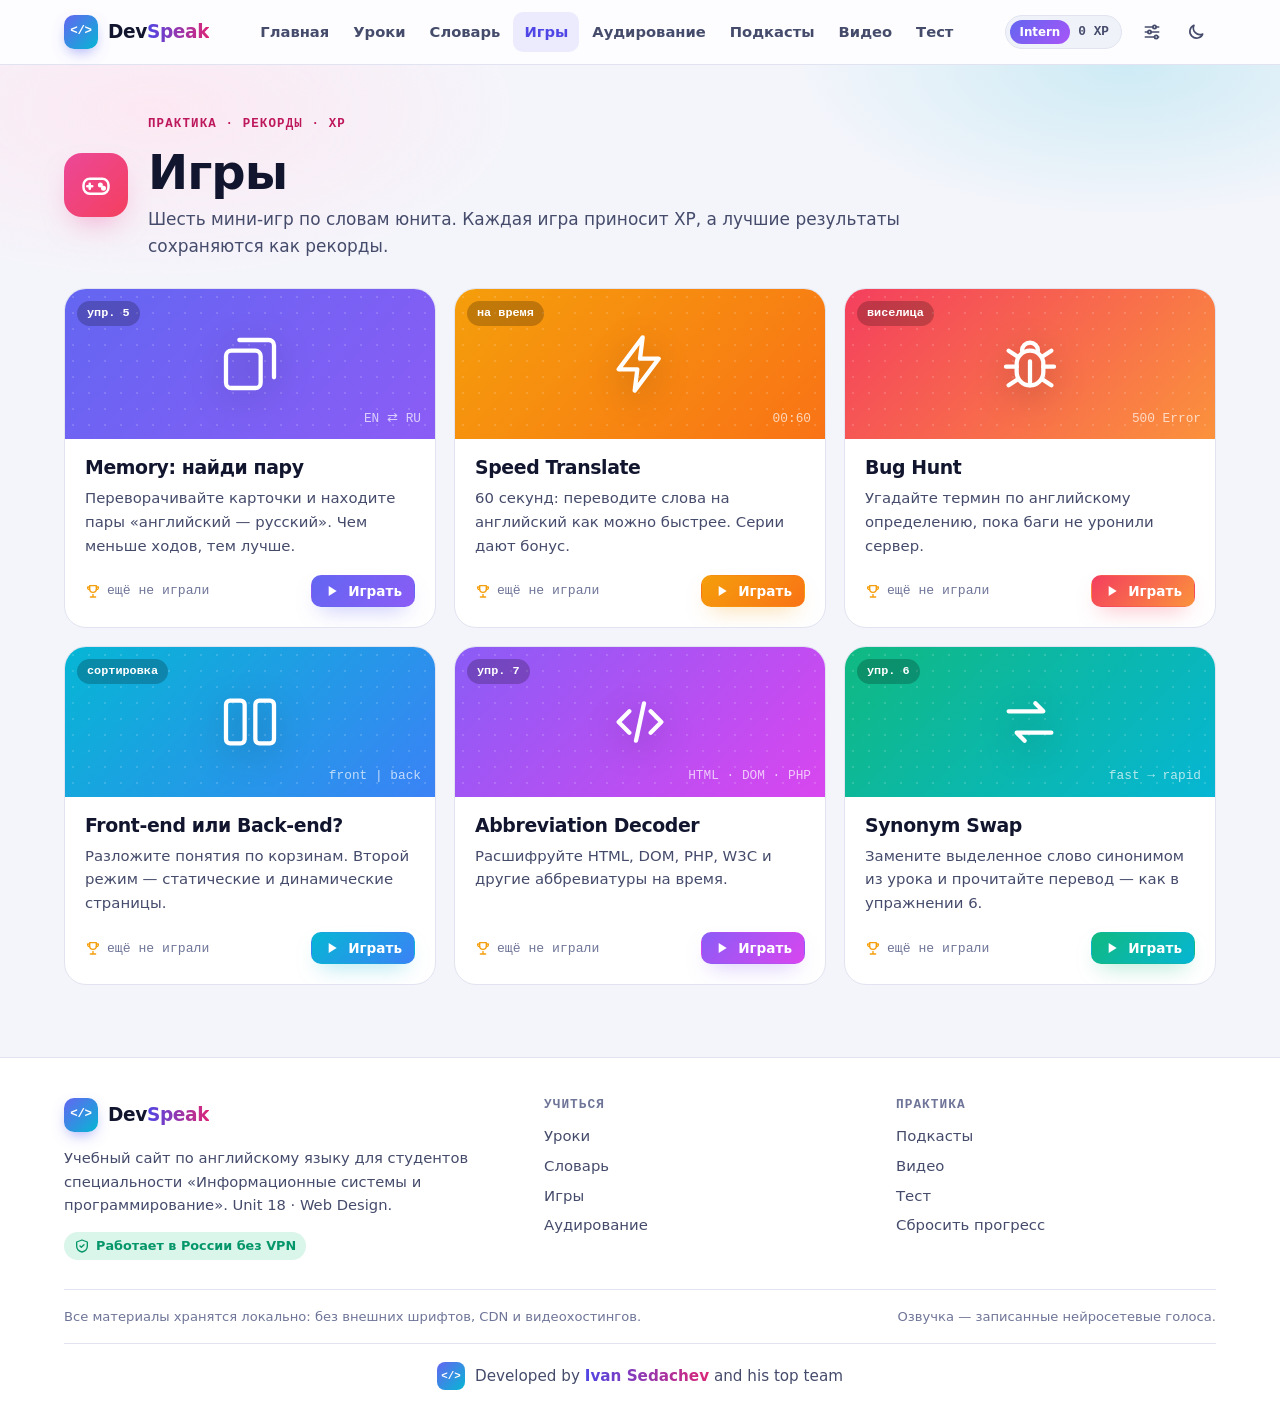
==== games.html @ ff0ae67a "DevSpeak: English for ISIP students — Unit 18 Web Design Static learning site: lessons, vocabulary, " ====
<!doctype html>
<html lang="ru">
<head>
  <meta charset="utf-8">
  <meta name="viewport" content="width=device-width, initial-scale=1">
  <title>Игры · DevSpeak</title>
  <meta name="description" content="Игры для запоминания слов Unit 18 Web Design: Memory, Speed Translate, Bug Hunt, сортировка, аббревиатуры и синонимы.">
  <meta name="theme-color" content="#db2777">
  <link rel="icon" href="assets/img/favicon.svg" type="image/svg+xml">
  <link rel="stylesheet" href="assets/css/style.css">
  <script>try{var t=localStorage.getItem('devspeak:theme');if(t)document.documentElement.dataset.theme=t}catch(e){}</script>
</head>
<body data-page="games" class="ac-pink">
  <div id="site-header"></div>

  <main id="main">
    <section class="page-hero" id="games-hero">
      <div class="container page-hero-inner">
        <div class="page-icon"><i data-icon="gamepad"></i></div>
        <div>
          <span class="eyebrow">Практика · рекорды · XP</span>
          <h1>Игры</h1>
          <p class="lead">Шесть мини-игр по словам юнита. Каждая игра приносит XP, а лучшие результаты сохраняются как рекорды.</p>
        </div>
      </div>
    </section>

    <section class="container" id="games-root"></section>
  </main>

  <div id="site-footer"></div>

  <script src="assets/js/data/vocab.js"></script>
  <script src="assets/js/data/practice.js"></script>
  <script src="assets/js/data/audio.js"></script>
  <script src="assets/js/core.js"></script>
  <script src="assets/js/pages/games.js"></script>
</body>
</html>
---- assets/css/style.css ----
/* =========================================================
   DevSpeak — English for ISIP students (Unit 18: Web Design)
   Pure CSS. No external fonts, frameworks or CDNs.
   ========================================================= */

/* ---------- Tokens ---------- */
:root {
  --font: "Segoe UI Variable Text", "Segoe UI", system-ui, -apple-system, Roboto, "Helvetica Neue", Arial, sans-serif;
  --font-display: "Segoe UI Variable Display", "Segoe UI", system-ui, -apple-system, Roboto, "Helvetica Neue", Arial, sans-serif;
  --mono: "Cascadia Code", "JetBrains Mono", "Fira Code", Consolas, "SFMono-Regular", Menlo, monospace;
  --radius-sm: 10px;
  --radius: 16px;
  --radius-lg: 22px;
  --container: 1200px;
  --header-h: 64px;

  color-scheme: light;
  --bg: #f4f5fb;
  --surface: #ffffff;
  --surface-2: #f0f2f9;
  --surface-3: #e5e8f3;
  --text: #11152e;
  --text-2: #454b6b;
  --muted: #6f7598;
  --border: #e1e4f0;
  --border-2: #cdd2e5;
  --primary: #4f46e5;
  --primary-strong: #4f46e5;
  --primary-soft: #ecebfd;
  --grid-dot: rgba(17, 21, 46, .11);
  --glass: rgba(255, 255, 255, .78);

  --indigo: #4f46e5;  --indigo-soft: #ecebfd;
  --cyan: #0e7490;    --cyan-soft: #dcf4f9;
  --pink: #be185d;    --pink-soft: #fce8f2;
  --orange: #b45309;  --orange-soft: #fdf0dc;
  --violet: #7c3aed;  --violet-soft: #f1eafe;
  --rose: #e11d48;    --rose-soft: #fde8ec;
  --green: #047857;   --green-soft: #dcf4ea;
  --danger: #dc2626;  --danger-soft: #fde7e7;
  --success: #059669; --success-soft: #daf5ea;

  --shadow-sm: 0 1px 2px rgba(17, 21, 46, .06);
  --shadow: 0 1px 2px rgba(17, 21, 46, .05), 0 8px 24px -8px rgba(17, 21, 46, .14);
  --shadow-lg: 0 2px 6px rgba(17, 21, 46, .05), 0 28px 60px -18px rgba(17, 21, 46, .28);

  --hero-glow-1: rgba(99, 102, 241, .20);
  --hero-glow-2: rgba(6, 182, 212, .16);
  --hero-glow-3: rgba(236, 72, 153, .12);
  --brand-grad: linear-gradient(90deg, #4f46e5, #db2777);

  /* code surfaces are always dark */
  --code-bg: #0e1124;
  --code-bar: #161a33;
  --code-text: #e2e6f5;
  --code-muted: #6c7396;
  --tk-tag: #7dd3fc;
  --tk-attr: #c4b5fd;
  --tk-str: #86efac;
  --tk-com: #6c7396;
  --tk-kw: #f9a8d4;
  --tk-var: #fcd34d;
  --tk-num: #fdba74;
  --tk-prop: #67e8f9;
}

@media (prefers-color-scheme: dark) {
  :root:not([data-theme="light"]) {
    color-scheme: dark;
    --bg: #090c1a;
    --surface: #11152a;
    --surface-2: #171c35;
    --surface-3: #212747;
    --text: #eceefb;
    --text-2: #b3b9d8;
    --muted: #8087ab;
    --border: #232948;
    --border-2: #333a63;
    --primary: #a5a0ff;
    --primary-strong: #5b52f0;
    --primary-soft: rgba(129, 120, 255, .16);
    --grid-dot: rgba(255, 255, 255, .07);
    --glass: rgba(9, 12, 26, .78);
    --indigo: #a5a0ff;  --indigo-soft: rgba(129, 120, 255, .16);
    --cyan: #5ee0f5;    --cyan-soft: rgba(34, 211, 238, .13);
    --pink: #f78cc4;    --pink-soft: rgba(244, 114, 182, .14);
    --orange: #fbbf5c;  --orange-soft: rgba(251, 191, 36, .13);
    --violet: #c4a8ff;  --violet-soft: rgba(167, 139, 250, .15);
    --rose: #fb7f96;    --rose-soft: rgba(251, 113, 133, .14);
    --green: #4ade9c;   --green-soft: rgba(52, 211, 153, .13);
    --danger: #f87171;  --danger-soft: rgba(248, 113, 113, .15);
    --success: #34d399; --success-soft: rgba(52, 211, 153, .15);
    --shadow-sm: 0 1px 2px rgba(0, 0, 0, .4);
    --shadow: 0 1px 2px rgba(0, 0, 0, .3), 0 10px 30px -10px rgba(0, 0, 0, .6);
    --shadow-lg: 0 30px 60px -20px rgba(0, 0, 0, .75);
    --hero-glow-1: rgba(99, 102, 241, .30);
    --hero-glow-2: rgba(6, 182, 212, .16);
    --hero-glow-3: rgba(236, 72, 153, .15);
    --brand-grad: linear-gradient(90deg, #a5a0ff, #f78cc4);
  }
}

:root[data-theme="dark"] {
  color-scheme: dark;
  --bg: #090c1a;
  --surface: #11152a;
  --surface-2: #171c35;
  --surface-3: #212747;
  --text: #eceefb;
  --text-2: #b3b9d8;
  --muted: #8087ab;
  --border: #232948;
  --border-2: #333a63;
  --primary: #a5a0ff;
  --primary-strong: #5b52f0;
  --primary-soft: rgba(129, 120, 255, .16);
  --grid-dot: rgba(255, 255, 255, .07);
  --glass: rgba(9, 12, 26, .78);
  --indigo: #a5a0ff;  --indigo-soft: rgba(129, 120, 255, .16);
  --cyan: #5ee0f5;    --cyan-soft: rgba(34, 211, 238, .13);
  --pink: #f78cc4;    --pink-soft: rgba(244, 114, 182, .14);
  --orange: #fbbf5c;  --orange-soft: rgba(251, 191, 36, .13);
  --violet: #c4a8ff;  --violet-soft: rgba(167, 139, 250, .15);
  --rose: #fb7f96;    --rose-soft: rgba(251, 113, 133, .14);
  --green: #4ade9c;   --green-soft: rgba(52, 211, 153, .13);
  --danger: #f87171;  --danger-soft: rgba(248, 113, 113, .15);
  --success: #34d399; --success-soft: rgba(52, 211, 153, .15);
  --shadow-sm: 0 1px 2px rgba(0, 0, 0, .4);
  --shadow: 0 1px 2px rgba(0, 0, 0, .3), 0 10px 30px -10px rgba(0, 0, 0, .6);
  --shadow-lg: 0 30px 60px -20px rgba(0, 0, 0, .75);
  --hero-glow-1: rgba(99, 102, 241, .30);
  --hero-glow-2: rgba(6, 182, 212, .16);
  --hero-glow-3: rgba(236, 72, 153, .15);
  --brand-grad: linear-gradient(90deg, #a5a0ff, #f78cc4);
}

/* Module accents */
.ac-indigo { --accent: var(--indigo); --accent-soft: var(--indigo-soft); --accent-grad: linear-gradient(135deg, #6366f1, #8b5cf6); --accent-shadow: rgba(99, 102, 241, .55); }
.ac-cyan   { --accent: var(--cyan);   --accent-soft: var(--cyan-soft);   --accent-grad: linear-gradient(135deg, #06b6d4, #3b82f6); --accent-shadow: rgba(6, 182, 212, .5); }
.ac-pink   { --accent: var(--pink);   --accent-soft: var(--pink-soft);   --accent-grad: linear-gradient(135deg, #ec4899, #f43f5e); --accent-shadow: rgba(236, 72, 153, .5); }
.ac-orange { --accent: var(--orange); --accent-soft: var(--orange-soft); --accent-grad: linear-gradient(135deg, #f59e0b, #f97316); --accent-shadow: rgba(245, 158, 11, .5); }
.ac-violet { --accent: var(--violet); --accent-soft: var(--violet-soft); --accent-grad: linear-gradient(135deg, #8b5cf6, #d946ef); --accent-shadow: rgba(139, 92, 246, .5); }
.ac-rose   { --accent: var(--rose);   --accent-soft: var(--rose-soft);   --accent-grad: linear-gradient(135deg, #f43f5e, #fb923c); --accent-shadow: rgba(244, 63, 94, .5); }
.ac-green  { --accent: var(--green);  --accent-soft: var(--green-soft);  --accent-grad: linear-gradient(135deg, #10b981, #06b6d4); --accent-shadow: rgba(16, 185, 129, .5); }

/* ---------- Base ---------- */
*, *::before, *::after { box-sizing: border-box; }
html { -webkit-text-size-adjust: 100%; scroll-padding-top: calc(var(--header-h) + 16px); }
body {
  margin: 0;
  min-height: 100vh;
  display: flex;
  flex-direction: column;
  font-family: var(--font);
  font-size: 16px;
  line-height: 1.6;
  color: var(--text);
  background: var(--bg);
  -webkit-font-smoothing: antialiased;
  overflow-x: hidden;
}
main { flex: 1; }
img, svg { display: block; max-width: 100%; }
a { color: inherit; text-decoration: none; }
button, input, select, textarea { font: inherit; color: inherit; }
button { cursor: pointer; }
h1, h2, h3, h4 { font-family: var(--font-display); line-height: 1.15; letter-spacing: -0.02em; margin: 0 0 .5em; color: var(--text); }
h1 { font-size: clamp(2rem, 4.2vw, 3rem); font-weight: 800; }
h2 { font-size: clamp(1.5rem, 2.6vw, 2.05rem); font-weight: 750; }
h3 { font-size: 1.18rem; font-weight: 700; }
p { margin: 0 0 1em; }
::selection { background: rgba(99, 102, 241, .25); }
:focus-visible { outline: 3px solid var(--primary); outline-offset: 2px; }
[hidden] { display: none !important; }
.container { width: 100%; max-width: var(--container); margin: 0 auto; padding: 0 24px; }
@media (max-width: 600px) { .container { padding: 0 16px; } }
.sr-only { position: absolute; width: 1px; height: 1px; padding: 0; margin: -1px; overflow: hidden; clip: rect(0 0 0 0); white-space: nowrap; border: 0; }
.muted { color: var(--muted); }
.mono { font-family: var(--mono); }
.mono, .cw-body, .sc-codewin pre, code, pre { font-variant-ligatures: none; font-feature-settings: "calt" 0, "liga" 0; }
.i { width: 1.25em; height: 1.25em; fill: none; stroke: currentColor; stroke-width: 2; stroke-linecap: round; stroke-linejoin: round; flex: none; }
.stack { display: flex; flex-direction: column; gap: 16px; }
.row { display: flex; align-items: center; gap: 12px; flex-wrap: wrap; }
.spacer { flex: 1; }
.center { text-align: center; }

/* ---------- Header ---------- */
.site-header {
  position: sticky; top: 0; z-index: 50;
  background: var(--glass);
  backdrop-filter: saturate(170%) blur(14px);
  -webkit-backdrop-filter: saturate(170%) blur(14px);
  border-bottom: 1px solid var(--border);
}
.header-inner { height: var(--header-h); display: flex; align-items: center; gap: 16px; }
.brand { display: inline-flex; align-items: center; gap: 10px; font-family: var(--font-display); font-weight: 800; font-size: 1.16rem; letter-spacing: -0.02em; flex: none; }
.brand-mark {
  width: 34px; height: 34px; border-radius: 10px; display: grid; place-items: center;
  background: linear-gradient(135deg, #6366f1, #06b6d4); color: #fff;
  font-family: var(--mono); font-size: .78rem; font-weight: 700;
  box-shadow: 0 6px 16px -6px rgba(99, 102, 241, .8);
}
.brand-name b { background: var(--brand-grad); -webkit-background-clip: text; background-clip: text; color: transparent; }
.nav { flex: 1; display: flex; align-items: center; justify-content: center; gap: 2px; }
.nav a {
  display: inline-flex; align-items: center; gap: 10px;
  padding: 8px 11px; border-radius: 10px;
  font-size: .92rem; font-weight: 600; color: var(--text-2); white-space: nowrap;
  transition: background .15s, color .15s;
}
.nav a .i { display: none; width: 20px; height: 20px; }
.nav a:hover { background: var(--surface-2); color: var(--text); }
.nav a.is-active { color: var(--primary); background: var(--primary-soft); }
.header-actions { position: relative; display: flex; align-items: center; gap: 4px; flex: none; }
.icon-btn {
  width: 40px; height: 40px; display: inline-grid; place-items: center; border-radius: 11px;
  border: 1px solid transparent; background: transparent; color: var(--text-2); transition: .15s;
}
.icon-btn:hover { background: var(--surface-2); color: var(--text); }
.icon-btn .i { width: 20px; height: 20px; }
.icon-btn.sm { width: 32px; height: 32px; border-radius: 9px; }
.icon-btn.sm .i { width: 17px; height: 17px; }
.menu-btn { display: none; }
.xp-chip {
  display: inline-flex; align-items: center; gap: 8px; padding: 4px 12px 4px 4px; margin-right: 6px;
  border-radius: 999px; background: var(--surface-2); border: 1px solid var(--border);
  font-size: .8rem; font-weight: 650; white-space: nowrap;
}
.xp-lvl { padding: 3px 10px; border-radius: 999px; background: linear-gradient(135deg, #6366f1, #a855f7); color: #fff; font-size: .74rem; }
.xp-num { font-family: var(--mono); color: var(--text-2); }
@media (max-width: 1080px) {
  .menu-btn { display: inline-grid; }
  .nav {
    position: absolute; top: var(--header-h); left: 0; right: 0;
    display: none; flex-direction: column; align-items: stretch; gap: 2px;
    padding: 10px 16px 18px; background: var(--surface);
    border-bottom: 1px solid var(--border); box-shadow: var(--shadow-lg);
    max-height: calc(100vh - var(--header-h)); overflow-y: auto;
  }
  .site-header.nav-open .nav { display: flex; }
  .nav a { padding: 12px 14px; font-size: 1rem; }
  .nav a .i { display: block; }
  .header-actions { margin-left: auto; }
}
@media (max-width: 480px) {
  .xp-num { display: none; }
  .xp-chip { padding-right: 4px; margin-right: 0; }
  .brand-name { display: none; }
}

/* Popover (voice settings) */
.popover {
  position: absolute; top: calc(100% + 12px); right: 0; z-index: 60;
  width: min(340px, calc(100vw - 32px));
  background: var(--surface); border: 1px solid var(--border); border-radius: 16px;
  box-shadow: var(--shadow-lg); padding: 16px;
}
.pop-head { display: flex; align-items: center; justify-content: space-between; margin-bottom: 12px; }
.pop-head strong { font-size: 1rem; }
.field { display: flex; flex-direction: column; gap: 6px; margin-bottom: 14px; font-size: .88rem; color: var(--text-2); font-weight: 600; }
.pop-note { font-size: .82rem; color: var(--text-2); margin: 12px 0 0; line-height: 1.5; }
.pop-note.warn { padding: 10px 12px; border-radius: 10px; background: var(--orange-soft); color: var(--text); }
input[type="range"] { width: 100%; accent-color: var(--primary-strong); }

/* ---------- Footer ---------- */
.site-footer { margin-top: 72px; border-top: 1px solid var(--border); background: var(--surface); }
.footer-inner { display: grid; grid-template-columns: 1.4fr 1fr 1fr; gap: 32px; padding: 40px 0 28px; }
.footer-inner p { color: var(--text-2); font-size: .92rem; }
.footer-inner h4 { font-size: .8rem; text-transform: uppercase; letter-spacing: .08em; color: var(--muted); margin-bottom: 12px; font-family: var(--mono); }
.footer-links { list-style: none; margin: 0; padding: 0; display: grid; gap: 6px; font-size: .93rem; color: var(--text-2); }
.footer-links a:hover { color: var(--primary); }
.footer-bottom { border-top: 1px solid var(--border); padding: 16px 0; font-size: .82rem; color: var(--muted); display: flex; justify-content: space-between; gap: 12px; flex-wrap: wrap; }
.footer-credit { display: flex; align-items: center; justify-content: center; gap: 10px; padding: 18px 0 28px; border-top: 1px solid var(--border); font-size: .95rem; color: var(--text-2); text-align: center; }
.footer-credit b { background: var(--brand-grad); -webkit-background-clip: text; background-clip: text; color: transparent; font-weight: 800; }
.credit-mark { flex: none; width: 28px; height: 28px; border-radius: 8px; display: grid; place-items: center; background: linear-gradient(135deg, #6366f1, #06b6d4); color: #fff; font-family: var(--mono); font-size: .68rem; font-weight: 700; }
.no-vpn { display: inline-flex; align-items: center; gap: 6px; padding: 4px 10px; border-radius: 999px; background: var(--success-soft); color: var(--success); font-weight: 650; font-size: .8rem; }
@media (max-width: 800px) { .footer-inner { grid-template-columns: 1fr; gap: 20px; } }

/* ---------- Buttons ---------- */
.btn {
  --b-bg: var(--surface); --b-fg: var(--text); --b-bd: var(--border-2);
  display: inline-flex; align-items: center; justify-content: center; gap: 8px;
  padding: 11px 18px; border-radius: 12px; border: 1px solid var(--b-bd);
  background: var(--b-bg); color: var(--b-fg);
  font-weight: 650; font-size: .95rem; line-height: 1.2; white-space: nowrap; user-select: none;
  transition: transform .12s ease, box-shadow .15s, background .15s, border-color .15s, filter .15s;
}
.btn:hover { border-color: var(--muted); }
.btn:active { transform: translateY(1px) scale(.985); }
.btn .i { width: 18px; height: 18px; }
.btn-primary { --b-bg: var(--primary-strong); --b-fg: #fff; --b-bd: transparent; box-shadow: 0 10px 22px -10px rgba(79, 70, 229, .75); }
.btn-primary:hover { filter: brightness(1.1); border-color: transparent; }
.btn-grad { --b-fg: #fff; --b-bd: transparent; background: var(--accent-grad, linear-gradient(135deg, #6366f1, #8b5cf6)); box-shadow: 0 10px 22px -10px var(--accent-shadow, rgba(99, 102, 241, .6)); }
.btn-grad:hover { filter: brightness(1.08); border-color: transparent; }
.btn-soft { --b-bg: var(--accent-soft, var(--primary-soft)); --b-fg: var(--accent, var(--primary)); --b-bd: transparent; }
.btn-soft:hover { border-color: transparent; filter: brightness(.97); }
.btn-ghost { --b-bg: transparent; }
.btn-ok { --b-bg: var(--success-soft); --b-fg: var(--success); --b-bd: transparent; }
.btn-bad { --b-bg: var(--danger-soft); --b-fg: var(--danger); --b-bd: transparent; }
.btn-ok:hover, .btn-bad:hover { border-color: transparent; filter: brightness(.97); }
.btn-sm { padding: 7px 12px; font-size: .85rem; border-radius: 10px; }
.btn-sm .i { width: 16px; height: 16px; }
.btn-lg { padding: 14px 24px; font-size: 1.04rem; border-radius: 14px; }
.btn-block { width: 100%; }
.btn:disabled, .btn.is-disabled { opacity: .5; pointer-events: none; }

.say-btn {
  width: 36px; height: 36px; border-radius: 50%; display: inline-grid; place-items: center; flex: none;
  border: 1px solid var(--border); background: var(--surface); color: var(--accent, var(--primary)); transition: .15s;
}
.say-btn:hover { background: var(--accent-soft, var(--primary-soft)); border-color: transparent; }
.say-btn .i { width: 18px; height: 18px; }
.say-btn.sm { width: 30px; height: 30px; }
.say-btn.sm .i { width: 15px; height: 15px; }
.is-speaking { animation: speak-pulse 1.1s ease-in-out infinite; background: var(--accent-soft, var(--primary-soft)) !important; }
@keyframes speak-pulse {
  0%, 100% { box-shadow: 0 0 0 0 rgba(99, 102, 241, .45); }
  50% { box-shadow: 0 0 0 7px rgba(99, 102, 241, 0); }
}

/* ---------- Form controls ---------- */
.input {
  width: 100%; padding: 11px 14px; border-radius: 12px; border: 1px solid var(--border-2);
  background: var(--surface); color: var(--text); transition: border-color .15s, box-shadow .15s;
}
.input::placeholder { color: var(--muted); }
.input:focus { outline: none; border-color: var(--primary); box-shadow: 0 0 0 4px var(--primary-soft); }
select.input { cursor: pointer; }
textarea.input { resize: vertical; min-height: 90px; line-height: 1.5; }
.search { position: relative; }
.search .i { position: absolute; left: 14px; top: 50%; transform: translateY(-50%); color: var(--muted); width: 18px; height: 18px; }
.search .input { padding-left: 42px; }

/* ---------- Cards, chips, tabs, bars ---------- */
.card { background: var(--surface); border: 1px solid var(--border); border-radius: var(--radius); padding: 24px; box-shadow: var(--shadow-sm); }
.card-lg { border-radius: var(--radius-lg); padding: 28px; }
@media (max-width: 600px) { .card, .card-lg { padding: 18px; } }
.chip {
  display: inline-flex; align-items: center; gap: 6px; padding: 6px 12px; border-radius: 999px;
  background: var(--surface); border: 1px solid var(--border); color: var(--text-2);
  font-size: .86rem; font-weight: 600; transition: .15s; white-space: nowrap;
}
button.chip:hover { border-color: var(--border-2); color: var(--text); }
.chip.is-active { background: var(--accent-soft, var(--primary-soft)); color: var(--accent, var(--primary)); border-color: transparent; }
.chip .i { width: 15px; height: 15px; }
.chips { display: flex; flex-wrap: wrap; gap: 8px; }
.tag-pill { display: inline-flex; align-items: center; gap: 4px; padding: 2px 8px; border-radius: 6px; background: var(--surface-2); color: var(--muted); font-size: .74rem; font-weight: 650; font-family: var(--mono); }
.badge { display: inline-flex; align-items: center; gap: 6px; padding: 4px 10px; border-radius: 999px; font-size: .78rem; font-weight: 700; background: var(--accent-soft, var(--primary-soft)); color: var(--accent, var(--primary)); }
.badge.ok { background: var(--success-soft); color: var(--success); }
.badge .i { width: 14px; height: 14px; }

.tabs { display: inline-flex; gap: 4px; padding: 4px; border-radius: 14px; background: var(--surface-2); border: 1px solid var(--border); flex-wrap: wrap; }
.tab {
  display: inline-flex; align-items: center; gap: 8px; padding: 9px 16px; border-radius: 10px; border: 0;
  background: transparent; color: var(--text-2); font-weight: 650; font-size: .93rem; transition: .15s;
}
.tab .i { width: 18px; height: 18px; }
.tab:hover { color: var(--text); }
.tab.is-active { background: var(--surface); color: var(--accent, var(--primary)); box-shadow: var(--shadow); }
@media (max-width: 600px) { .tabs { display: flex; } .tab { flex: 1 1 auto; justify-content: center; padding: 9px 10px; font-size: .86rem; } }

.bar { height: 8px; border-radius: 99px; background: var(--surface-3); overflow: hidden; }
.bar > span { display: block; height: 100%; width: var(--p, 0%); border-radius: inherit; background: var(--accent-grad, linear-gradient(90deg, #6366f1, #06b6d4)); transition: width .4s ease; }

.kbd { display: inline-block; padding: 1px 7px; border-radius: 6px; border: 1px solid var(--border-2); border-bottom-width: 2px; font-family: var(--mono); font-size: .78rem; color: var(--text-2); background: var(--surface); }

.notice { display: flex; gap: 12px; align-items: flex-start; padding: 14px 16px; border-radius: 14px; background: var(--orange-soft); color: var(--text); font-size: .92rem; margin-bottom: 20px; }
.notice .i { color: var(--orange); margin-top: 2px; }
.notice b { display: block; margin-bottom: 2px; }
.notice.info { background: var(--primary-soft); }
.notice.info .i { color: var(--primary); }

/* ---------- Section / page hero ---------- */
.section { padding: 56px 0 8px; }
.section-head { display: flex; align-items: flex-end; justify-content: space-between; gap: 16px; margin-bottom: 24px; flex-wrap: wrap; }
.section-head h2 { margin: 0; }
.section-head p { margin: 6px 0 0; color: var(--text-2); }
.eyebrow {
  display: inline-flex; align-items: center; gap: 8px; margin-bottom: 10px;
  font-family: var(--mono); font-size: .78rem; font-weight: 650; text-transform: uppercase; letter-spacing: .09em;
  color: var(--accent, var(--primary));
}
.page-hero { position: relative; isolation: isolate; padding: 44px 0 28px; }
.page-hero::before {
  content: ""; position: absolute; inset: 0; z-index: -1; pointer-events: none;
  background:
    radial-gradient(520px 240px at 12% 20%, var(--accent-soft, var(--primary-soft)), transparent 72%),
    radial-gradient(480px 220px at 88% 0%, var(--hero-glow-2), transparent 70%);
}
.page-hero-inner { display: flex; align-items: center; gap: 20px; }
.page-icon {
  width: 64px; height: 64px; border-radius: 18px; flex: none; display: grid; place-items: center;
  background: var(--accent-grad); color: #fff; box-shadow: 0 14px 30px -12px var(--accent-shadow);
}
.page-icon .i { width: 30px; height: 30px; }
.page-hero h1 { margin: 0 0 6px; }
.page-hero .lead { color: var(--text-2); font-size: 1.06rem; max-width: 70ch; margin: 0; }
@media (max-width: 600px) { .page-hero-inner { align-items: flex-start; } .page-icon { width: 52px; height: 52px; border-radius: 15px; } .page-icon .i { width: 24px; height: 24px; } }

/* ---------- Home: hero ---------- */
.hero { position: relative; isolation: isolate; padding: 64px 0 40px; }
.hero::before {
  content: ""; position: absolute; inset: 0; z-index: -2;
  background:
    radial-gradient(700px 420px at 8% 10%, var(--hero-glow-1), transparent 70%),
    radial-gradient(620px 420px at 92% 18%, var(--hero-glow-2), transparent 70%),
    radial-gradient(520px 320px at 60% 105%, var(--hero-glow-3), transparent 70%);
}
.hero::after {
  content: ""; position: absolute; inset: 0; z-index: -1;
  background-image: radial-gradient(var(--grid-dot) 1px, transparent 1px);
  background-size: 24px 24px;
  -webkit-mask-image: radial-gradient(ellipse 70% 65% at 50% 40%, #000 30%, transparent 80%);
  mask-image: radial-gradient(ellipse 70% 65% at 50% 40%, #000 30%, transparent 80%);
}
.hero-grid { display: grid; grid-template-columns: 1.05fr .95fr; gap: 56px; align-items: center; }
.hero h1 { font-size: clamp(2.3rem, 5.2vw, 4rem); line-height: 1.05; letter-spacing: -0.035em; margin-bottom: 20px; }
.grad-text { background: linear-gradient(92deg, #6366f1 0%, #06b6d4 50%, #ec4899 100%); -webkit-background-clip: text; background-clip: text; color: transparent; }
.hero-lead { font-size: 1.14rem; color: var(--text-2); max-width: 54ch; margin-bottom: 28px; }
.hero-cta { display: flex; flex-wrap: wrap; gap: 12px; }
.hero-badge {
  display: inline-flex; align-items: center; gap: 10px; padding: 5px 14px 5px 5px; margin-bottom: 22px;
  border-radius: 999px; background: var(--surface); border: 1px solid var(--border);
  font-size: .85rem; font-weight: 600; color: var(--text-2); box-shadow: var(--shadow-sm);
}
.hero-badge b { background: var(--primary-strong); color: #fff; padding: 2px 9px; border-radius: 999px; font-family: var(--mono); font-size: .74rem; }
.hero-facts { display: flex; flex-wrap: wrap; gap: 8px 22px; margin-top: 30px; color: var(--text-2); font-size: .92rem; }
.hero-facts span { display: inline-flex; align-items: center; gap: 8px; }
.hero-facts b { font-family: var(--font-display); font-size: 1.3rem; color: var(--text); }
.hero-visual { position: relative; padding: 20px 10px; }
@media (max-width: 960px) {
  .hero-grid { grid-template-columns: 1fr; gap: 36px; }
  .hero { padding-top: 40px; }
}

/* Code window */
.code-window { position: relative; background: var(--code-bg); border-radius: 18px; color: var(--code-text); overflow: hidden; box-shadow: var(--shadow-lg), inset 0 0 0 1px rgba(255, 255, 255, .06); }
.cw-bar { display: flex; align-items: center; gap: 7px; padding: 12px 14px; background: var(--code-bar); border-bottom: 1px solid rgba(255, 255, 255, .06); }
.cw-dot { width: 11px; height: 11px; border-radius: 50%; background: #ff5f57; }
.cw-dot:nth-child(2) { background: #febc2e; }
.cw-dot:nth-child(3) { background: #28c840; }
.cw-tabs { display: flex; gap: 4px; margin-left: 10px; font-family: var(--mono); font-size: .76rem; overflow: hidden; }
.cw-tab { padding: 4px 10px; border-radius: 7px; color: var(--code-muted); white-space: nowrap; transition: .2s; }
.cw-tab.is-active { background: rgba(255, 255, 255, .08); color: var(--code-text); }
.cw-body { font-family: var(--mono); font-size: .88rem; line-height: 1.8; padding: 18px 0 22px; min-height: 262px; counter-reset: ln; overflow: hidden; }
.cw-line { display: block; white-space: pre; padding-right: 16px; }
.cw-line::before { counter-increment: ln; content: counter(ln); display: inline-block; width: 44px; padding-right: 16px; text-align: right; color: #3b4266; }
.caret { display: inline-block; width: 8px; height: 1.15em; vertical-align: -3px; background: #a5b4fc; animation: blink 1s steps(1) infinite; }
@keyframes blink { 50% { opacity: 0; } }
.tk-tag { color: var(--tk-tag); }
.tk-attr { color: var(--tk-attr); }
.tk-str { color: var(--tk-str); }
.tk-com { color: var(--tk-com); font-style: italic; }
.tk-kw { color: var(--tk-kw); }
.tk-var { color: var(--tk-var); }
.tk-num { color: var(--tk-num); }
.tk-prop { color: var(--tk-prop); }
.float-badge {
  position: absolute; z-index: 2; display: inline-flex; align-items: center; gap: 8px; padding: 9px 13px;
  border-radius: 13px; background: var(--surface); color: var(--text); border: 1px solid var(--border);
  box-shadow: var(--shadow-lg); font-size: .85rem; font-weight: 650; animation: float 6s ease-in-out infinite;
}
.float-badge .i { width: 18px; height: 18px; }
.float-badge .ico { width: 28px; height: 28px; border-radius: 8px; display: grid; place-items: center; color: #fff; }
.fb-1 { top: -4px; right: 0; }
.fb-1 .ico { background: linear-gradient(135deg, #10b981, #06b6d4); }
.fb-2 { bottom: 64px; left: -18px; animation-delay: -2s; }
.fb-2 .ico { background: linear-gradient(135deg, #6366f1, #8b5cf6); }
.fb-3 { bottom: -2px; right: 28px; animation-delay: -4s; }
.fb-3 .ico { background: linear-gradient(135deg, #f59e0b, #f43f5e); }
.fb-2 .mono { color: var(--muted); font-weight: 500; }
@keyframes float { 0%, 100% { transform: translateY(0); } 50% { transform: translateY(-8px); } }
@media (max-width: 600px) { .fb-2 { left: 0; } .cw-body { font-size: .78rem; min-height: 230px; } .cw-line::before { width: 34px; padding-right: 12px; } }

/* ---------- Home: progress ---------- */
.progress-panel { display: grid; grid-template-columns: 340px 1fr; gap: 16px; }
.level-card {
  position: relative; overflow: hidden; padding: 26px; border-radius: var(--radius-lg); color: #fff;
  background: linear-gradient(145deg, #4338ca, #7c3aed 55%, #db2777);
  box-shadow: 0 24px 50px -24px rgba(124, 58, 237, .7);
}
.level-card::after { content: "</>"; position: absolute; right: -6px; bottom: -34px; font-family: var(--mono); font-size: 7rem; font-weight: 800; opacity: .12; }
.level-card .lc-label { font-family: var(--mono); font-size: .76rem; text-transform: uppercase; letter-spacing: .1em; opacity: .8; }
.level-card .lc-name { font-family: var(--font-display); font-size: 2.2rem; font-weight: 800; letter-spacing: -0.03em; margin: 4px 0 2px; }
.level-card .lc-ru { opacity: .85; font-size: .92rem; margin-bottom: 18px; }
.level-card .bar { background: rgba(255, 255, 255, .22); height: 10px; }
.level-card .bar > span { background: #fff; }
.level-card .lc-next { display: flex; justify-content: space-between; font-size: .84rem; opacity: .9; margin-top: 8px; font-family: var(--mono); }
.stat-grid { display: grid; grid-template-columns: repeat(3, 1fr); gap: 12px; }
.stat-card { padding: 18px 18px 16px; border-radius: var(--radius); background: var(--surface); border: 1px solid var(--border); display: flex; flex-direction: column; gap: 4px; }
.stat-card .sc-top { display: flex; align-items: center; justify-content: space-between; color: var(--accent); }
.stat-card .sc-top .i { width: 20px; height: 20px; }
.stat-card .v { font-family: var(--font-display); font-size: 1.7rem; font-weight: 800; letter-spacing: -0.02em; line-height: 1.1; }
.stat-card .v small { font-size: .9rem; color: var(--muted); font-weight: 600; }
.stat-card .l { color: var(--muted); font-size: .84rem; }
.stat-card .bar { margin-top: 8px; height: 6px; }
@media (max-width: 960px) { .progress-panel { grid-template-columns: 1fr; } }
@media (max-width: 600px) { .stat-grid { grid-template-columns: repeat(2, 1fr); } }

/* ---------- Home: modules ---------- */
.module-grid { display: grid; grid-template-columns: repeat(auto-fill, minmax(262px, 1fr)); gap: 16px; }
.module-card {
  position: relative; overflow: hidden; display: flex; flex-direction: column; gap: 10px; padding: 22px;
  border-radius: var(--radius-lg); background: var(--surface); border: 1px solid var(--border);
  transition: transform .2s ease, box-shadow .2s, border-color .2s;
}
.module-card::after {
  content: ""; position: absolute; width: 180px; height: 180px; right: -70px; top: -70px; border-radius: 50%;
  background: radial-gradient(circle, var(--accent-soft), transparent 70%); pointer-events: none; transition: transform .3s;
}
.module-card:hover { transform: translateY(-3px); box-shadow: var(--shadow-lg); border-color: var(--accent); }
.module-card:hover::after { transform: scale(1.3); }
.mc-icon { width: 48px; height: 48px; border-radius: 14px; display: grid; place-items: center; background: var(--accent-grad); color: #fff; box-shadow: 0 10px 22px -10px var(--accent-shadow); }
.mc-icon .i { width: 24px; height: 24px; }
.mc-title { font-size: 1.15rem; font-weight: 750; margin: 6px 0 0; }
.mc-desc { color: var(--text-2); font-size: .93rem; margin: 0; flex: 1; }
.mc-meta { display: flex; align-items: center; justify-content: space-between; gap: 8px; font-size: .8rem; color: var(--muted); font-family: var(--mono); padding-top: 6px; }
.mc-arrow { transition: transform .2s, color .2s; }
.module-card:hover .mc-arrow { transform: translateX(4px); color: var(--accent); }
.module-card .bar { height: 5px; }

/* Home: word of the day + path */
.home-duo { display: grid; grid-template-columns: 1fr 1fr; gap: 16px; }
@media (max-width: 860px) { .home-duo { grid-template-columns: 1fr; } }
.wotd { position: relative; overflow: hidden; }
.wotd .w-word { font-family: var(--font-display); font-size: clamp(2rem, 4vw, 2.6rem); font-weight: 800; letter-spacing: -0.03em; margin: 0; }
.wotd .w-ipa { font-family: var(--mono); color: var(--muted); }
.wotd .w-ru { font-size: 1.1rem; font-weight: 650; margin: 10px 0 12px; }
.wotd .w-ex { padding: 12px 14px; border-radius: 12px; background: var(--surface-2); color: var(--text-2); font-size: .95rem; margin: 0; }
.wotd .w-ex i { display: block; font-style: normal; color: var(--muted); font-size: .86rem; margin-top: 4px; }
.path { list-style: none; margin: 0; padding: 0; display: grid; gap: 4px; counter-reset: step; }
.path li { display: flex; gap: 14px; align-items: flex-start; padding: 12px 8px; border-radius: 12px; }
.path li::before {
  counter-increment: step; content: counter(step); flex: none; width: 30px; height: 30px; border-radius: 9px;
  display: grid; place-items: center; font-family: var(--mono); font-weight: 700; font-size: .85rem;
  background: var(--primary-soft); color: var(--primary);
}
.path b { display: block; }
.path span { color: var(--text-2); font-size: .9rem; }
.path a { color: var(--primary); font-weight: 650; }

.map-table { width: 100%; border-collapse: collapse; font-size: .94rem; }
.map-table th, .map-table td { text-align: left; padding: 12px 14px; border-bottom: 1px solid var(--border); vertical-align: top; }
.map-table th { font-size: .78rem; text-transform: uppercase; letter-spacing: .06em; color: var(--muted); font-family: var(--mono); font-weight: 600; }
.map-table tr:last-child td { border-bottom: 0; }
.map-table td:first-child { font-weight: 650; white-space: nowrap; }
.map-table a { color: var(--primary); font-weight: 650; }
.table-wrap { overflow-x: auto; }

.feature-list { display: grid; grid-template-columns: repeat(auto-fit, minmax(230px, 1fr)); gap: 12px; }
.feature { display: flex; gap: 12px; padding: 16px; border-radius: 14px; background: var(--surface); border: 1px solid var(--border); }
.feature .i { color: var(--success); width: 22px; height: 22px; margin-top: 1px; }
.feature b { display: block; font-size: .95rem; }
.feature span { color: var(--text-2); font-size: .88rem; }

/* ---------- Glossary term + tooltip ---------- */
.term {
  display: inline; padding: 0 1px; margin: 0; border: 0; background: none; font: inherit; color: inherit; cursor: help;
  border-bottom: 2px dotted var(--accent, var(--primary)); border-radius: 2px; text-align: inherit;
  transition: background .15s;
}
.term:hover, .term:focus-visible, .term.is-open { background: var(--accent-soft, var(--primary-soft)); }
.gloss-tip {
  position: fixed; z-index: 90; max-width: 300px; padding: 12px 14px; border-radius: 14px;
  background: var(--surface); border: 1px solid var(--border); box-shadow: var(--shadow-lg);
  opacity: 0; transform: translateY(4px); transition: opacity .15s, transform .15s; pointer-events: none;
}
.gloss-tip.is-on { opacity: 1; transform: none; pointer-events: auto; }
.gt-head { display: flex; align-items: center; gap: 8px; }
.gt-head strong { font-size: 1.02rem; }
.gt-ipa { font-family: var(--mono); color: var(--muted); font-size: .82rem; flex: 1; }
.gt-ru { margin-top: 4px; font-weight: 600; color: var(--text-2); font-size: .93rem; }
.gt-def { margin-top: 6px; color: var(--muted); font-size: .84rem; line-height: 1.45; }

/* ---------- Toasts / confetti ---------- */
.toasts { position: fixed; right: 20px; bottom: 20px; z-index: 120; display: flex; flex-direction: column; gap: 8px; align-items: flex-end; pointer-events: none; }
.toast {
  display: flex; align-items: center; gap: 10px; padding: 11px 16px; border-radius: 13px;
  background: var(--text); color: var(--bg); box-shadow: var(--shadow-lg); font-weight: 600; font-size: .92rem;
  animation: toast-in .25s ease; max-width: min(380px, calc(100vw - 40px));
}
.toast .i { width: 18px; height: 18px; }
.toast-xp .i { color: #fbbf24; }
.toast-ok .i { color: #34d399; }
.toast-level { background: linear-gradient(135deg, #4f46e5, #db2777); color: #fff; }
.toast.out { opacity: 0; transform: translateY(8px); transition: .3s; }
@keyframes toast-in { from { opacity: 0; transform: translateY(12px); } }
@media (max-width: 600px) { .toasts { right: 12px; left: 12px; bottom: 12px; align-items: stretch; } }
.confetti { position: fixed; inset: 0; pointer-events: none; z-index: 200; overflow: hidden; }
.confetti i { position: absolute; top: -20px; left: var(--x); border-radius: 2px; animation: confetti-fall var(--t) cubic-bezier(.2, .6, .4, 1) var(--dl) forwards; }
@keyframes confetti-fall { to { transform: translate(var(--dx), 110vh) rotate(var(--r)); } }

/* ---------- Quiz (shared) ---------- */
.quiz-q { margin-bottom: 22px; }
.quiz-q:last-child { margin-bottom: 0; }
.quiz-q > p { font-weight: 650; margin-bottom: 10px; }
.quiz-q > p .n { font-family: var(--mono); color: var(--accent, var(--primary)); margin-right: 6px; }
.opts { display: grid; gap: 8px; }
.opts.two { grid-template-columns: 1fr 1fr; }
.opt {
  display: flex; align-items: center; gap: 12px; width: 100%; padding: 12px 14px; text-align: left;
  border-radius: 12px; border: 1px solid var(--border-2); background: var(--surface); color: var(--text);
  font-weight: 550; transition: .15s;
}
.opt:hover:not(:disabled) { border-color: var(--accent, var(--primary)); background: var(--accent-soft, var(--primary-soft)); }
.opt .letter { flex: none; width: 26px; height: 26px; border-radius: 8px; display: grid; place-items: center; background: var(--surface-2); font-family: var(--mono); font-size: .8rem; font-weight: 700; color: var(--text-2); }
.opt:disabled { cursor: default; }
.opt.is-selected { border-color: var(--accent, var(--primary)); background: var(--accent-soft, var(--primary-soft)); }
.opt.is-correct { border-color: var(--success); background: var(--success-soft); }
.opt.is-correct .letter { background: var(--success); color: #fff; }
.opt.is-wrong { border-color: var(--danger); background: var(--danger-soft); }
.opt.is-wrong .letter { background: var(--danger); color: #fff; }
.opt.is-dim { opacity: .55; }
.explain { margin-top: 10px; padding: 10px 14px; border-radius: 10px; background: var(--surface-2); color: var(--text-2); font-size: .9rem; }
.explain.ok { background: var(--success-soft); color: var(--text); }
.explain.bad { background: var(--danger-soft); color: var(--text); }
@media (max-width: 600px) { .opts.two { grid-template-columns: 1fr; } }

.shake { animation: shake .4s; }
@keyframes shake { 20%, 60% { transform: translateX(-6px); } 40%, 80% { transform: translateX(6px); } }
.pop { animation: pop .35s ease; }
@keyframes pop { 50% { transform: scale(1.06); } }

/* ---------- Lessons ---------- */
.lesson-layout { display: grid; grid-template-columns: 290px minmax(0, 1fr); gap: 32px; align-items: start; }
.lesson-nav { position: sticky; top: calc(var(--header-h) + 20px); display: flex; flex-direction: column; gap: 4px; padding: 10px; border-radius: var(--radius-lg); background: var(--surface); border: 1px solid var(--border); }
.lesson-nav h4 { font-family: var(--mono); font-size: .74rem; text-transform: uppercase; letter-spacing: .09em; color: var(--muted); margin: 8px 10px 8px; }
.ln-item { display: flex; align-items: center; gap: 12px; padding: 10px; border-radius: 12px; border: 0; background: transparent; text-align: left; width: 100%; transition: background .15s; }
.ln-item:hover { background: var(--surface-2); }
.ln-item.is-active { background: var(--accent-soft); }
.ln-num { flex: none; width: 30px; height: 30px; border-radius: 9px; display: grid; place-items: center; background: var(--surface-2); font-family: var(--mono); font-size: .82rem; font-weight: 700; color: var(--text-2); }
.ln-item.is-active .ln-num { background: var(--accent-grad); color: #fff; }
.ln-item.is-done .ln-num { background: var(--success); color: #fff; }
.ln-text { display: flex; flex-direction: column; min-width: 0; }
.ln-text b { font-size: .92rem; font-weight: 650; line-height: 1.3; }
.ln-text span { font-size: .8rem; color: var(--muted); }
.lesson-progress { margin: 10px; font-size: .8rem; color: var(--muted); }
.lesson-progress .bar { margin-top: 6px; height: 6px; }
@media (max-width: 960px) {
  .lesson-layout { grid-template-columns: 1fr; }
  .lesson-nav { position: static; flex-direction: row; overflow-x: auto; padding: 6px; scrollbar-width: none; }
  .lesson-nav::-webkit-scrollbar { display: none; }
  .lesson-nav h4, .lesson-progress { display: none; }
  .ln-item { flex: none; width: auto; padding: 8px 12px 8px 8px; }
  .ln-text span { display: none; }
  .ln-text b { white-space: nowrap; }
}
.reader { max-width: 800px; }
.reader-head { margin-bottom: 22px; }
.reader-head h2 { font-size: clamp(1.7rem, 3.4vw, 2.4rem); margin-bottom: 4px; }
.reader-head .ru-title { color: var(--text-2); font-size: 1.08rem; margin: 0 0 14px; }
.reader-tools { display: flex; flex-wrap: wrap; gap: 8px; align-items: center; }
.para { position: relative; padding: 14px 16px; margin: 0 -16px 6px; border-radius: 14px; transition: background .2s; }
.para.is-reading { background: var(--accent-soft); }
.para-en { font-size: 1.08rem; line-height: 1.8; margin: 0; }
.para-en .lead-word { font-weight: 750; }
.para-ru { margin: 10px 0 0; padding: 10px 14px; border-left: 3px solid var(--accent); background: var(--surface-2); border-radius: 0 10px 10px 0; color: var(--text-2); font-size: .97rem; line-height: 1.65; }
.para-tools { display: flex; gap: 6px; margin-top: 8px; opacity: .75; transition: opacity .15s; }
.para:hover .para-tools, .para:focus-within .para-tools { opacity: 1; }
.mini-btn { display: inline-flex; align-items: center; gap: 6px; padding: 4px 10px; border-radius: 8px; border: 1px solid var(--border); background: var(--surface); color: var(--text-2); font-size: .8rem; font-weight: 600; transition: .15s; }
.mini-btn:hover { color: var(--accent); border-color: var(--accent); }
.mini-btn .i { width: 14px; height: 14px; }
.mini-btn.is-active { background: var(--accent-soft); color: var(--accent); border-color: transparent; }
.callout { display: flex; gap: 14px; padding: 16px 18px; border-radius: 14px; background: var(--cyan-soft); margin: 22px 0; }
.callout .i { color: var(--cyan); width: 22px; height: 22px; margin-top: 2px; }
.callout b { display: block; margin-bottom: 4px; }
.callout p { margin: 0; color: var(--text-2); font-size: .95rem; }
.block-title { display: flex; align-items: center; gap: 10px; font-size: 1.15rem; margin: 34px 0 14px; }
.block-title .i { color: var(--accent); }
.term-chips { display: flex; flex-wrap: wrap; gap: 8px; }
.term-chip { display: inline-flex; align-items: center; gap: 8px; padding: 6px 6px 6px 12px; border-radius: 12px; background: var(--surface); border: 1px solid var(--border); font-size: .9rem; }
.term-chip b { font-weight: 700; }
.term-chip span { color: var(--muted); }
.qa { border: 1px solid var(--border); border-radius: 14px; background: var(--surface); margin-bottom: 10px; overflow: hidden; }
.qa summary { list-style: none; cursor: pointer; padding: 14px 16px; font-weight: 650; display: flex; gap: 12px; align-items: center; }
.qa summary::-webkit-details-marker { display: none; }
.qa summary .i { transition: transform .2s; color: var(--muted); margin-left: auto; }
.qa[open] summary .i { transform: rotate(180deg); }
.qa .qa-body { padding: 0 16px 16px; color: var(--text-2); }
.qa .qa-body p { margin: 0; }
.qa .qa-hint { display: inline-block; font-size: .78rem; font-family: var(--mono); color: var(--accent); margin-bottom: 6px; }
.lesson-foot { display: flex; justify-content: space-between; gap: 12px; margin-top: 34px; padding-top: 20px; border-top: 1px solid var(--border); flex-wrap: wrap; }

/* ---------- Vocabulary ---------- */
.toolbar { display: flex; gap: 12px; align-items: center; flex-wrap: wrap; margin-bottom: 20px; }
.toolbar .search { flex: 1 1 260px; }
.word-grid { display: grid; grid-template-columns: repeat(auto-fill, minmax(300px, 1fr)); gap: 14px; }
.word-card { position: relative; display: flex; flex-direction: column; gap: 8px; padding: 18px; border-radius: var(--radius); background: var(--surface); border: 1px solid var(--border); transition: border-color .2s, box-shadow .2s; }
.word-card:hover { box-shadow: var(--shadow); }
.word-card.is-known { border-color: var(--success); }
.wc-head { display: flex; align-items: center; gap: 10px; }
.wc-head h3 { margin: 0; font-size: 1.2rem; }
.wc-ipa { font-family: var(--mono); font-size: .84rem; color: var(--muted); }
.wc-ru { font-weight: 650; color: var(--text); }
.wc-def { font-size: .88rem; color: var(--text-2); margin: 0; }
.wc-ex { font-size: .9rem; color: var(--text-2); padding: 10px 12px; border-radius: 10px; background: var(--surface-2); margin: 0; }
.wc-ex i { display: block; font-style: normal; color: var(--muted); font-size: .84rem; margin-top: 3px; }
.wc-foot { display: flex; align-items: center; justify-content: space-between; margin-top: auto; padding-top: 4px; }
.known-btn { display: inline-flex; align-items: center; gap: 6px; padding: 6px 12px; border-radius: 999px; border: 1px solid var(--border-2); background: transparent; font-size: .82rem; font-weight: 650; color: var(--text-2); transition: .15s; }
.known-btn .i { width: 15px; height: 15px; }
.known-btn:hover { border-color: var(--success); color: var(--success); }
.known-btn.is-on { background: var(--success); border-color: var(--success); color: #fff; }
.empty { padding: 40px; text-align: center; color: var(--muted); }

.flash-wrap { display: flex; flex-direction: column; align-items: center; gap: 18px; }
.flash-opts { display: flex; gap: 8px; flex-wrap: wrap; justify-content: center; }
.flash-count { font-family: var(--mono); color: var(--muted); font-size: .9rem; }
.flashcard { width: min(600px, 100%); height: 340px; perspective: 1400px; cursor: pointer; border: 0; padding: 0; background: none; }
.flash-inner { position: relative; width: 100%; height: 100%; transform-style: preserve-3d; transition: transform .55s cubic-bezier(.3, .7, .3, 1); }
.flashcard.is-flipped .flash-inner { transform: rotateY(180deg); }
.flash-face {
  position: absolute; inset: 0; display: flex; flex-direction: column; align-items: center; justify-content: center; gap: 10px;
  padding: 28px; border-radius: 24px; backface-visibility: hidden; -webkit-backface-visibility: hidden; text-align: center;
  background: var(--surface); border: 1px solid var(--border); box-shadow: var(--shadow-lg);
}
.flash-face.front { background: linear-gradient(160deg, var(--surface), var(--surface-2)); }
.flash-face.back { transform: rotateY(180deg); background: linear-gradient(160deg, #0891b2, #4f46e5); color: #fff; border: 0; }
.flash-face .ff-word { font-family: var(--font-display); font-size: clamp(1.9rem, 5vw, 2.8rem); font-weight: 800; letter-spacing: -0.03em; line-height: 1.1; }
.flash-face .ff-ipa { font-family: var(--mono); color: var(--muted); }
.flash-face .ff-hint { position: absolute; bottom: 16px; font-size: .8rem; color: var(--muted); display: inline-flex; gap: 6px; align-items: center; }
.flash-face.back .ff-word { font-size: clamp(1.4rem, 4vw, 2rem); }
.flash-face.back .ff-ex { font-size: .95rem; opacity: .9; max-width: 44ch; }
.flash-face.back .ff-ex i { display: block; font-style: normal; opacity: .75; font-size: .86rem; margin-top: 4px; }
.flash-face .ff-cat { position: absolute; top: 16px; left: 18px; }
.flash-face.back .ff-cat .tag-pill { background: rgba(255, 255, 255, .18); color: #fff; }
.flash-actions { display: flex; gap: 10px; flex-wrap: wrap; justify-content: center; }
.flash-done { text-align: center; padding: 30px; }
.abbr-grid { display: grid; grid-template-columns: repeat(auto-fill, minmax(260px, 1fr)); gap: 14px; }
.abbr-card { padding: 18px; border-radius: var(--radius); background: var(--surface); border: 1px solid var(--border); display: flex; flex-direction: column; gap: 6px; }
.abbr-card .ab { display: flex; align-items: center; justify-content: space-between; }
.abbr-card .ab b { font-family: var(--mono); font-size: 1.5rem; font-weight: 800; background: var(--accent-grad); -webkit-background-clip: text; background-clip: text; color: transparent; }
.abbr-card .full { font-weight: 650; }
.abbr-card .full u { text-decoration: none; color: var(--accent); font-weight: 800; }
.abbr-card .ru { color: var(--text-2); font-size: .9rem; }

/* ---------- Games ---------- */
.game-grid { display: grid; grid-template-columns: repeat(auto-fill, minmax(300px, 1fr)); gap: 18px; }
.game-card { display: flex; flex-direction: column; border-radius: var(--radius-lg); background: var(--surface); border: 1px solid var(--border); overflow: hidden; transition: transform .2s, box-shadow .2s; }
.game-card:hover { transform: translateY(-4px); box-shadow: var(--shadow-lg); }
.gc-art { position: relative; height: 150px; background: var(--accent-grad); display: grid; place-items: center; color: #fff; overflow: hidden; }
.gc-art::before { content: ""; position: absolute; inset: 0; background-image: radial-gradient(rgba(255, 255, 255, .25) 1px, transparent 1px); background-size: 16px 16px; opacity: .6; }
.gc-art .i { width: 64px; height: 64px; stroke-width: 1.6; position: relative; filter: drop-shadow(0 8px 16px rgba(0, 0, 0, .25)); transition: transform .3s; }
.game-card:hover .gc-art .i { transform: scale(1.1) rotate(-6deg); }
.gc-art .gc-tag { position: absolute; top: 12px; left: 12px; padding: 3px 10px; border-radius: 999px; background: rgba(0, 0, 0, .22); font-size: .74rem; font-family: var(--mono); font-weight: 600; }
.gc-art .gc-deco { position: absolute; right: 14px; bottom: 10px; font-family: var(--mono); font-size: .8rem; opacity: .7; }
.gc-body { padding: 18px 20px 20px; display: flex; flex-direction: column; gap: 8px; flex: 1; }
.gc-body h3 { margin: 0; }
.gc-body p { margin: 0; color: var(--text-2); font-size: .93rem; flex: 1; }
.gc-foot { display: flex; align-items: center; justify-content: space-between; gap: 10px; margin-top: 8px; }
.gc-best { font-size: .82rem; color: var(--muted); display: inline-flex; gap: 6px; align-items: center; font-family: var(--mono); }
.gc-best .i { width: 16px; height: 16px; color: #f59e0b; }

.game-shell { border-radius: var(--radius-lg); background: var(--surface); border: 1px solid var(--border); overflow: hidden; box-shadow: var(--shadow); }
.gs-head { display: flex; align-items: center; gap: 14px; padding: 14px 18px; border-bottom: 1px solid var(--border); background: var(--surface-2); flex-wrap: wrap; }
.gs-head h2 { font-size: 1.15rem; margin: 0; }
.gs-stats { margin-left: auto; display: flex; gap: 8px; flex-wrap: wrap; }
.gs-stat { display: inline-flex; align-items: center; gap: 6px; padding: 6px 12px; border-radius: 10px; background: var(--surface); border: 1px solid var(--border); font-family: var(--mono); font-size: .85rem; font-weight: 650; }
.gs-stat .i { width: 16px; height: 16px; color: var(--accent); }
.gs-body { padding: 28px; min-height: 420px; }
@media (max-width: 600px) { .gs-body { padding: 18px 14px; } }
.game-center { max-width: 640px; margin: 0 auto; text-align: center; }
.big-prompt { font-family: var(--font-display); font-size: clamp(1.6rem, 4.5vw, 2.4rem); font-weight: 800; letter-spacing: -0.02em; line-height: 1.2; margin: 10px 0; }
.prompt-sub { color: var(--muted); margin-bottom: 20px; }
.timer-bar { height: 6px; border-radius: 99px; background: var(--surface-3); overflow: hidden; margin: 0 0 22px; }
.timer-bar > span { display: block; height: 100%; width: 100%; background: var(--accent-grad); transform-origin: left; }
.result { text-align: center; max-width: 520px; margin: 0 auto; padding: 10px 0; }
.result-trophy { width: 88px; height: 88px; border-radius: 26px; margin: 0 auto 14px; display: grid; place-items: center; background: var(--accent-grad); color: #fff; box-shadow: 0 18px 40px -16px var(--accent-shadow); }
.result-trophy .i { width: 44px; height: 44px; }
.stars { display: flex; justify-content: center; gap: 6px; margin: 6px 0 10px; }
.stars .i { width: 34px; height: 34px; color: var(--border-2); fill: currentColor; stroke: none; }
.stars .i.on { color: #f59e0b; animation: pop .4s ease backwards; }
.stars .i.on:nth-child(2) { animation-delay: .12s; }
.stars .i.on:nth-child(3) { animation-delay: .24s; }
.result-score { font-family: var(--font-display); font-size: 3rem; font-weight: 800; letter-spacing: -0.03em; line-height: 1; }
.result-meta { display: flex; justify-content: center; gap: 10px; flex-wrap: wrap; margin: 14px 0 22px; }
.result-list { text-align: left; margin: 0 auto 22px; display: grid; gap: 6px; max-height: 280px; overflow: auto; }
.result-list div { padding: 8px 12px; border-radius: 10px; background: var(--surface-2); font-size: .9rem; }
.result-list b { color: var(--danger); }

/* memory */
.mem-grid { display: grid; grid-template-columns: repeat(4, 1fr); gap: 12px; max-width: 720px; margin: 0 auto; }
.mem-card { aspect-ratio: 4 / 3; perspective: 900px; border: 0; padding: 0; background: none; }
.mem-inner { position: relative; width: 100%; height: 100%; transform-style: preserve-3d; transition: transform .45s cubic-bezier(.3, .7, .3, 1); }
.mem-card.is-open .mem-inner, .mem-card.is-matched .mem-inner { transform: rotateY(180deg); }
.mem-face { position: absolute; inset: 0; border-radius: 14px; display: grid; place-items: center; padding: 8px; backface-visibility: hidden; -webkit-backface-visibility: hidden; font-weight: 700; font-size: .95rem; line-height: 1.2; text-align: center; word-break: break-word; }
.mem-front { background: var(--accent-grad); color: rgba(255, 255, 255, .9); box-shadow: var(--shadow); }
.mem-front .i { width: 30px; height: 30px; opacity: .8; }
.mem-back { transform: rotateY(180deg); background: var(--surface); border: 2px solid var(--border-2); }
.mem-back.en { font-family: var(--mono); color: var(--accent); }
.mem-card.is-matched .mem-back { border-color: var(--success); background: var(--success-soft); color: var(--success); }
.mem-card.is-miss .mem-back { border-color: var(--danger); background: var(--danger-soft); }
@media (max-width: 600px) { .mem-grid { grid-template-columns: repeat(3, 1fr); gap: 8px; } .mem-face { font-size: .78rem; border-radius: 11px; } .mem-card { aspect-ratio: 1; } }

/* speed */
.speed-input { max-width: 420px; margin: 0 auto; }
.speed-input .input { text-align: center; font-size: 1.3rem; font-family: var(--mono); padding: 14px; }
.speed-input.ok .input { border-color: var(--success); box-shadow: 0 0 0 4px var(--success-soft); }
.speed-input.bad .input { border-color: var(--danger); box-shadow: 0 0 0 4px var(--danger-soft); }
.hint-mask { font-family: var(--mono); font-size: 1.1rem; letter-spacing: .3em; color: var(--muted); margin: 8px 0 18px; }
.speed-feedback { min-height: 28px; margin-top: 12px; font-weight: 650; }
.speed-feedback.ok { color: var(--success); }
.speed-feedback.bad { color: var(--danger); }
.combo { display: inline-flex; align-items: center; gap: 6px; color: #f59e0b; font-weight: 800; font-family: var(--mono); }

/* bug hunt */
.bh-def { font-size: 1.12rem; font-weight: 600; max-width: 560px; margin: 0 auto 6px; line-height: 1.5; }
.bh-ru { color: var(--muted); font-size: .92rem; min-height: 1.4em; }
.slots { display: flex; justify-content: center; flex-wrap: wrap; gap: 6px; margin: 22px 0; }
.slot { width: 38px; height: 48px; border-radius: 10px; display: grid; place-items: center; font-family: var(--mono); font-size: 1.35rem; font-weight: 800; text-transform: uppercase; background: var(--surface-2); border-bottom: 3px solid var(--border-2); }
.slot.gap { width: 16px; background: none; border: 0; }
.slot.fixed { background: none; border: 0; color: var(--muted); width: 16px; }
.slot.is-shown { border-bottom-color: var(--accent); animation: pop .3s; }
.slot.is-missed { color: var(--danger); border-bottom-color: var(--danger); }
.keyboard { display: flex; flex-direction: column; gap: 6px; align-items: center; margin-top: 10px; }
.kb-row { display: flex; gap: 6px; }
.key { width: 40px; height: 46px; border-radius: 10px; border: 1px solid var(--border-2); background: var(--surface); font-family: var(--mono); font-weight: 700; font-size: 1rem; text-transform: uppercase; transition: .12s; }
.key:hover:not(:disabled) { border-color: var(--accent); color: var(--accent); }
.key.hit { background: var(--success); color: #fff; border-color: var(--success); }
.key.miss { background: var(--surface-3); color: var(--muted); border-color: transparent; text-decoration: line-through; }
@media (max-width: 600px) { .key { width: 29px; height: 42px; font-size: .85rem; border-radius: 8px; } .kb-row { gap: 4px; } .slot { width: 28px; height: 40px; font-size: 1.05rem; } }
.server { display: inline-flex; align-items: center; gap: 12px; padding: 10px 16px; border-radius: 14px; background: var(--surface-2); border: 1px solid var(--border); margin-bottom: 16px; }
.server-bugs { display: flex; gap: 4px; }
.server-bugs .i { width: 22px; height: 22px; color: var(--border-2); transition: .2s; }
.server-bugs .i.on { color: var(--danger); animation: shake .4s; }
.server-status { font-family: var(--mono); font-size: .85rem; font-weight: 700; }
.server-status.s0 { color: var(--success); }
.server-status.s1 { color: var(--orange); }
.server-status.s2 { color: var(--danger); }

/* sort */
.sort-arena { display: grid; grid-template-columns: 1fr 1.1fr 1fr; gap: 16px; align-items: stretch; }
.bucket { border-radius: 18px; border: 2px dashed var(--border-2); padding: 14px; display: flex; flex-direction: column; gap: 8px; min-height: 280px; transition: .2s; background: var(--surface); }
.bucket h3 { margin: 0; font-size: 1.05rem; display: flex; align-items: center; gap: 8px; }
.bucket h3 .i { color: var(--accent); }
.bucket p { margin: 0 0 6px; font-size: .82rem; color: var(--muted); }
.bucket.drag-over { border-color: var(--accent); background: var(--accent-soft); }
.bucket .b-item { padding: 6px 10px; border-radius: 9px; background: var(--success-soft); color: var(--text); font-size: .85rem; font-weight: 600; animation: pop .3s; }
.sort-center { display: flex; flex-direction: column; align-items: center; justify-content: center; gap: 16px; text-align: center; }
.sort-card { width: 100%; padding: 26px 20px; border-radius: 18px; background: var(--accent-grad); color: #fff; font-family: var(--font-display); font-size: 1.35rem; font-weight: 750; box-shadow: 0 18px 40px -18px var(--accent-shadow); cursor: grab; user-select: none; }
.sort-card:active { cursor: grabbing; }
.sort-btns { display: flex; gap: 10px; width: 100%; }
.sort-btns .btn { flex: 1; }
@media (max-width: 760px) {
  .sort-arena { grid-template-columns: 1fr 1fr; }
  .sort-center { grid-column: 1 / -1; order: -1; }
  .bucket { min-height: 160px; }
}

/* synonym */
.syn-sentence { font-size: clamp(1.15rem, 2.6vw, 1.45rem); line-height: 1.6; font-weight: 600; margin: 10px 0 24px; }
.syn-target { padding: 1px 8px; border-radius: 8px; background: var(--accent-soft); color: var(--accent); text-decoration: underline; text-decoration-thickness: 2px; text-underline-offset: 4px; }
.syn-target.done { background: var(--success-soft); color: var(--success); text-decoration: none; }
.syn-ru { margin-top: 16px; padding: 12px 16px; border-radius: 12px; background: var(--surface-2); color: var(--text-2); font-size: .95rem; text-align: left; }
.syn-ru b { display: block; font-size: .78rem; font-family: var(--mono); color: var(--muted); text-transform: uppercase; letter-spacing: .06em; margin-bottom: 4px; }

/* abbr */
.abbr-big { font-family: var(--mono); font-size: clamp(3rem, 10vw, 5rem); font-weight: 800; letter-spacing: .02em; background: var(--accent-grad); -webkit-background-clip: text; background-clip: text; color: transparent; line-height: 1.1; margin: 4px 0 18px; }

/* ---------- Listening ---------- */
.panel { max-width: 860px; margin: 0 auto; }
.listen-hero { display: flex; align-items: center; gap: 18px; flex-wrap: wrap; margin-bottom: 18px; }
.play-big {
  width: 76px; height: 76px; border-radius: 50%; border: 0; display: grid; place-items: center; flex: none;
  background: var(--accent-grad); color: #fff; box-shadow: 0 16px 34px -14px var(--accent-shadow); transition: transform .15s;
}
.play-big:hover { transform: scale(1.05); }
.play-big .i { width: 30px; height: 30px; }
.play-big.sm { width: 56px; height: 56px; }
.play-big.sm .i { width: 22px; height: 22px; }
.counter { font-family: var(--mono); color: var(--muted); font-size: .88rem; }
.diff { font-size: 1.08rem; line-height: 1.9; }
.diff .w-ok { color: var(--success); font-weight: 650; }
.diff .w-miss { color: var(--danger); background: var(--danger-soft); border-radius: 5px; padding: 0 4px; font-weight: 650; }
.diff .w-extra { color: var(--muted); text-decoration: line-through; }
.diff-row { padding: 12px 14px; border-radius: 12px; background: var(--surface-2); margin-bottom: 8px; }
.diff-row small { display: block; font-family: var(--mono); font-size: .74rem; color: var(--muted); text-transform: uppercase; letter-spacing: .06em; margin-bottom: 2px; }
.score-pill { display: inline-flex; align-items: center; gap: 6px; padding: 6px 12px; border-radius: 999px; font-weight: 750; font-family: var(--mono); }
.score-pill.good { background: var(--success-soft); color: var(--success); }
.score-pill.mid { background: var(--orange-soft); color: var(--orange); }
.score-pill.low { background: var(--danger-soft); color: var(--danger); }
.text-list { display: grid; grid-template-columns: repeat(auto-fit, minmax(220px, 1fr)); gap: 12px; margin-bottom: 20px; }
.text-pick { text-align: left; padding: 16px; border-radius: 14px; border: 1px solid var(--border); background: var(--surface); transition: .15s; display: flex; flex-direction: column; gap: 4px; }
.text-pick:hover { border-color: var(--accent); }
.text-pick.is-active { border-color: var(--accent); background: var(--accent-soft); }
.text-pick b { font-size: 1rem; }
.text-pick span { font-size: .84rem; color: var(--muted); }
.transcript { font-size: 1.04rem; line-height: 1.85; }
.transcript .s { border-radius: 5px; transition: background .2s; padding: 1px 0; }
.transcript .s.is-now { background: var(--accent-soft); box-shadow: 0 0 0 3px var(--accent-soft); }
.tf-row { display: flex; align-items: center; gap: 12px; padding: 12px 0; border-bottom: 1px solid var(--border); flex-wrap: wrap; }
.tf-row:last-child { border-bottom: 0; }
.tf-row p { flex: 1 1 280px; margin: 0; font-weight: 550; }
.tf-btns { display: flex; gap: 6px; }
.tf-btns .opt { width: auto; padding: 8px 14px; }
.topic-grid { display: grid; grid-template-columns: repeat(auto-fit, minmax(190px, 1fr)); gap: 12px; margin-bottom: 20px; }
.prompt-list { margin: 0 0 16px; padding-left: 20px; color: var(--text-2); }
.prompt-list li { margin-bottom: 6px; }
.phrase-chips { display: flex; flex-wrap: wrap; gap: 8px; }
.phrase { display: inline-flex; align-items: center; gap: 6px; padding: 7px 12px; border-radius: 10px; border: 1px solid var(--border); background: var(--surface); font-size: .9rem; transition: .15s; text-align: left; }
.phrase:hover { border-color: var(--accent); }
.phrase .i { width: 14px; height: 14px; color: var(--accent); }
.rec-box { display: flex; align-items: center; gap: 14px; flex-wrap: wrap; padding: 16px; border-radius: 16px; background: var(--surface-2); margin-top: 18px; }
.rec-time { font-family: var(--mono); font-size: 1.8rem; font-weight: 800; min-width: 90px; }
.rec-dot { width: 12px; height: 12px; border-radius: 50%; background: var(--danger); animation: blink 1s steps(1) infinite; }
.rec-box audio { flex: 1 1 240px; min-width: 0; }

/* ---------- Podcasts ---------- */
.pod-layout { display: grid; grid-template-columns: 330px minmax(0, 1fr); gap: 24px; align-items: start; }
@media (max-width: 960px) { .pod-layout { grid-template-columns: 1fr; } }
.ep-list { display: flex; flex-direction: column; gap: 10px; }
.ep-item { display: flex; gap: 14px; align-items: center; padding: 10px; border-radius: 16px; border: 1px solid var(--border); background: var(--surface); text-align: left; transition: .15s; width: 100%; }
.ep-item:hover { border-color: var(--accent); }
.ep-item.is-active { border-color: var(--accent); background: var(--accent-soft); }
.ep-cover { position: relative; flex: none; width: 64px; height: 64px; border-radius: 13px; display: grid; place-items: center; color: #fff; overflow: hidden; background: var(--cover, linear-gradient(135deg, #8b5cf6, #d946ef)); }
.ep-cover .i { width: 26px; height: 26px; position: relative; }
.ep-cover::after { content: ""; position: absolute; inset: 0; background: radial-gradient(circle at 30% 20%, rgba(255, 255, 255, .35), transparent 60%); }
.ep-meta { min-width: 0; flex: 1; }
.ep-meta small { font-family: var(--mono); font-size: .74rem; color: var(--muted); display: flex; gap: 8px; align-items: center; }
.ep-meta b { display: block; font-size: .95rem; line-height: 1.3; margin: 2px 0; }
.ep-meta span { font-size: .8rem; color: var(--muted); }
.ep-done { color: var(--success); }
.ep-done .i { width: 14px; height: 14px; }
.player-card { border-radius: var(--radius-lg); background: var(--surface); border: 1px solid var(--border); overflow: hidden; box-shadow: var(--shadow); }
.player-top { display: flex; gap: 22px; padding: 24px; align-items: center; background: linear-gradient(180deg, var(--accent-soft), transparent); flex-wrap: wrap; }
.player-cover { position: relative; width: 150px; height: 150px; border-radius: 22px; flex: none; display: flex; flex-direction: column; justify-content: space-between; padding: 14px; color: #fff; overflow: hidden; background: var(--cover); box-shadow: 0 20px 40px -18px rgba(0, 0, 0, .5); }
.player-cover::after { content: ""; position: absolute; inset: 0; background: radial-gradient(circle at 25% 15%, rgba(255, 255, 255, .35), transparent 55%); }
.player-cover .pc-ep { font-family: var(--mono); font-size: .78rem; font-weight: 700; opacity: .9; position: relative; }
.player-cover .pc-num { font-family: var(--font-display); font-size: 3.4rem; font-weight: 800; line-height: .9; position: relative; }
.player-cover .pc-brand { font-family: var(--mono); font-size: .7rem; opacity: .8; position: relative; }
.player-cover.is-playing .eq { opacity: 1; }
.eq { position: absolute; right: 12px; top: 12px; display: flex; gap: 3px; align-items: flex-end; height: 18px; opacity: 0; transition: opacity .3s; z-index: 1; }
.eq i { width: 4px; background: #fff; border-radius: 2px; animation: eq 1s ease-in-out infinite; }
.eq i:nth-child(2) { animation-delay: -.3s; }
.eq i:nth-child(3) { animation-delay: -.6s; }
@keyframes eq { 0%, 100% { height: 4px; } 50% { height: 18px; } }
.player-info { flex: 1 1 260px; min-width: 0; }
.player-info h2 { font-size: clamp(1.3rem, 2.6vw, 1.7rem); margin-bottom: 6px; }
.player-info p { color: var(--text-2); margin: 0 0 10px; font-size: .95rem; }
.speakers { display: flex; gap: 8px; flex-wrap: wrap; }
.speaker { display: inline-flex; align-items: center; gap: 8px; padding: 4px 12px 4px 4px; border-radius: 999px; background: var(--surface); border: 1px solid var(--border); font-size: .84rem; font-weight: 600; }
.avatar { width: 26px; height: 26px; border-radius: 50%; display: grid; place-items: center; color: #fff; font-weight: 800; font-size: .78rem; flex: none; }
.avatar.a { background: linear-gradient(135deg, #ec4899, #8b5cf6); }
.avatar.b { background: linear-gradient(135deg, #06b6d4, #3b82f6); }
.player-controls { display: flex; align-items: center; gap: 12px; padding: 16px 24px; border-top: 1px solid var(--border); border-bottom: 1px solid var(--border); flex-wrap: wrap; }
.player-progress { flex: 1 1 200px; display: flex; flex-direction: column; gap: 6px; min-width: 160px; }
.player-progress .bar { height: 6px; cursor: pointer; }
.player-progress small { font-family: var(--mono); font-size: .78rem; color: var(--muted); display: flex; justify-content: space-between; }
.speed-group { display: inline-flex; gap: 2px; padding: 3px; border-radius: 10px; background: var(--surface-2); }
.speed-group button { border: 0; background: transparent; padding: 5px 9px; border-radius: 8px; font-family: var(--mono); font-size: .8rem; font-weight: 700; color: var(--muted); }
.speed-group button.is-active { background: var(--surface); color: var(--accent); box-shadow: var(--shadow-sm); }
.lines { max-height: 520px; overflow-y: auto; padding: 12px 16px 16px; scroll-behavior: smooth; }
.line { display: flex; gap: 12px; padding: 12px; border-radius: 14px; cursor: pointer; transition: background .15s; }
.line:hover { background: var(--surface-2); }
.line.is-now { background: var(--accent-soft); }
.line.is-past .line-en { color: var(--text-2); }
.line .avatar { width: 34px; height: 34px; font-size: .88rem; margin-top: 2px; }
.line-body { min-width: 0; flex: 1; }
.line-name { font-size: .78rem; font-weight: 700; color: var(--muted); font-family: var(--mono); }
.line-en { font-size: 1.02rem; line-height: 1.6; }
.line-ru { font-size: .9rem; color: var(--muted); margin-top: 4px; line-height: 1.5; }
.pod-below { display: grid; grid-template-columns: 1fr 1fr; gap: 16px; margin-top: 16px; }
@media (max-width: 760px) { .pod-below { grid-template-columns: 1fr; } .player-top { padding: 18px; } .player-cover { width: 110px; height: 110px; } .player-cover .pc-num { font-size: 2.6rem; } .player-controls { padding: 14px 16px; } }

/* ---------- Video player ---------- */
.vid-layout { display: grid; grid-template-columns: minmax(0, 1fr) 320px; gap: 24px; align-items: start; }
@media (max-width: 1000px) { .vid-layout { grid-template-columns: 1fr; } }
.vp { border-radius: 20px; overflow: hidden; background: #070914; box-shadow: var(--shadow-lg); color: #eef0ff; }
.vp:fullscreen { display: flex; flex-direction: column; justify-content: center; border-radius: 0; background: #000; }
.vp:fullscreen .vp-stage, .vp:fullscreen .vp-subs, .vp:fullscreen .vp-controls { width: min(100vw, calc((100vh - 170px) * 16 / 9)); margin: 0 auto; }
.vp-stage {
  --u: 1cqw; /* scene scale unit: 1% of the stage width */
  position: relative; aspect-ratio: 16 / 9; overflow: hidden; container-type: inline-size;
  background:
    radial-gradient(60% 70% at 15% 10%, rgba(99, 102, 241, .35), transparent 70%),
    radial-gradient(50% 60% at 90% 90%, rgba(6, 182, 212, .25), transparent 70%),
    #0b0e22;
}
.vp-stage::before { content: ""; position: absolute; inset: 0; background-image: linear-gradient(rgba(255, 255, 255, .035) 1px, transparent 1px), linear-gradient(90deg, rgba(255, 255, 255, .035) 1px, transparent 1px); background-size: calc(var(--u) * 4) calc(var(--u) * 4); }
.vp-scene { position: absolute; inset: 0; padding: calc(var(--u) * 5) calc(var(--u) * 7); display: flex; flex-direction: column; align-items: center; justify-content: center; text-align: center; animation: scene-in .5s ease; }
@keyframes scene-in { from { opacity: 0; transform: scale(.98); } }
.vp-scene [data-at] { opacity: 0; transform: translateY(calc(var(--u) * 1.2)); transition: opacity .5s ease, transform .5s ease; transition-delay: calc(var(--i, 0) * 90ms); }
.vp-scene [data-at].on { opacity: 1; transform: none; }
.vp-subs { display: flex; flex-direction: column; align-items: center; justify-content: center; gap: 4px; min-height: 86px; padding: 12px 20px; text-align: center; background: #0b0e22; border-top: 1px solid rgba(255, 255, 255, .06); }
.vp-subs span { font-size: clamp(14px, 1.5vw, 18px); line-height: 1.45; color: #fff; max-width: 70ch; }
.vp-subs .ru { color: #fde68a; font-size: clamp(13px, 1.3vw, 16px); }
.vp-subs:empty { min-height: 0; padding: 0; border: 0; }
@media (max-width: 600px) { .vp-subs { min-height: 110px; padding: 10px 14px; } }
.vp-overlay { position: absolute; inset: 0; z-index: 5; display: flex; flex-direction: column; align-items: center; justify-content: center; gap: calc(var(--u) * 2); background: rgba(5, 7, 18, .55); backdrop-filter: blur(3px); text-align: center; padding: calc(var(--u) * 4); }
.vp-overlay h3 { color: #fff; font-size: max(18px, calc(var(--u) * 3.4)); margin: 0; }
.vp-overlay p { color: rgba(255, 255, 255, .8); margin: 0; font-size: max(13px, calc(var(--u) * 1.7)); }
.vp-bigplay { width: max(64px, calc(var(--u) * 10)); height: max(64px, calc(var(--u) * 10)); border-radius: 50%; border: 0; display: grid; place-items: center; color: #fff; background: linear-gradient(135deg, #f43f5e, #fb923c); box-shadow: 0 calc(var(--u) * 1.5) calc(var(--u) * 4) calc(var(--u) * -1) rgba(244, 63, 94, .7); transition: transform .15s; }
.vp-bigplay:hover { transform: scale(1.06); }
.vp-bigplay .i { width: 42%; height: 42%; margin-left: 6%; }
.vp-overlay .row { justify-content: center; }
.vp-controls { display: flex; align-items: center; gap: 6px; padding: 10px 12px; background: #0d1024; border-top: 1px solid rgba(255, 255, 255, .06); flex-wrap: wrap; }
.vp-btn { width: 38px; height: 38px; border-radius: 10px; border: 0; background: transparent; color: #dfe3ff; display: inline-grid; place-items: center; transition: .15s; flex: none; }
.vp-btn:hover { background: rgba(255, 255, 255, .08); }
.vp-btn .i { width: 20px; height: 20px; }
.vp-btn.txt { width: auto; padding: 0 10px; font-family: var(--mono); font-size: .8rem; font-weight: 700; }
.vp-btn.is-on { color: #fda4af; }
.vp-track { flex: 1 1 200px; display: flex; gap: 3px; height: 26px; align-items: center; min-width: 120px; }
.vp-seg { position: relative; flex: var(--w, 1); height: 6px; border-radius: 4px; background: rgba(255, 255, 255, .14); cursor: pointer; overflow: hidden; transition: height .15s; border: 0; padding: 0; }
.vp-track:hover .vp-seg { height: 9px; }
.vp-seg > span { position: absolute; inset: 0; width: var(--p, 0%); background: linear-gradient(90deg, #f43f5e, #fb923c); transition: width .35s ease; }
.vp-time { font-family: var(--mono); font-size: .78rem; color: rgba(255, 255, 255, .6); padding: 0 6px; white-space: nowrap; }
@media (max-width: 600px) { .vp-controls { gap: 2px; padding: 8px; } .vp-btn { width: 34px; height: 34px; } .vp-track { order: -1; flex-basis: 100%; } .vp-time { margin-right: auto; } }

.vid-list { display: flex; flex-direction: column; gap: 10px; }
.vid-item { display: flex; gap: 12px; padding: 8px; border-radius: 14px; border: 1px solid var(--border); background: var(--surface); text-align: left; transition: .15s; width: 100%; }
.vid-item:hover { border-color: var(--accent); }
.vid-item.is-active { border-color: var(--accent); background: var(--accent-soft); }
.vid-thumb { position: relative; flex: none; width: 116px; aspect-ratio: 16 / 9; border-radius: 10px; overflow: hidden; display: grid; place-items: center; color: #fff; background: var(--thumb); }
.vid-thumb .i { width: 26px; height: 26px; position: relative; }
.vid-thumb::after { content: ""; position: absolute; inset: 0; background: radial-gradient(circle at 30% 20%, rgba(255, 255, 255, .3), transparent 60%); }
.vid-thumb .dur { position: absolute; right: 5px; bottom: 4px; padding: 0 5px; border-radius: 4px; background: rgba(0, 0, 0, .55); font-family: var(--mono); font-size: .66rem; z-index: 1; }
.vid-meta { min-width: 0; }
.vid-meta small { font-family: var(--mono); font-size: .72rem; color: var(--muted); display: flex; align-items: center; gap: 6px; }
.vid-meta b { display: block; font-size: .92rem; line-height: 1.3; margin-top: 2px; }
.vid-info { margin-top: 20px; }
.vid-info h2 { margin-bottom: 6px; }
.chapters { display: flex; flex-wrap: wrap; gap: 8px; margin: 14px 0 0; }
.chapter { display: inline-flex; gap: 8px; align-items: center; padding: 6px 12px; border-radius: 10px; border: 1px solid var(--border); background: var(--surface); font-size: .84rem; font-weight: 600; color: var(--text-2); }
.chapter:hover { border-color: var(--accent); color: var(--accent); }
.chapter.is-now { background: var(--accent-soft); color: var(--accent); border-color: transparent; }
.chapter .n { font-family: var(--mono); font-size: .74rem; opacity: .7; }

/* Scene visuals (inside .vp-stage — sizes use container units) */
.sc-kicker { display: inline-block; padding: calc(var(--u) * .5) calc(var(--u) * 1.4); border-radius: 99px; background: rgba(255, 255, 255, .1); border: 1px solid rgba(255, 255, 255, .15); font-family: var(--mono); font-size: calc(var(--u) * 1.35); letter-spacing: .12em; text-transform: uppercase; color: #c7d2fe; margin-bottom: calc(var(--u) * 1.6); }
.sc-h { font-size: calc(var(--u) * 5.4); font-weight: 800; letter-spacing: -0.035em; line-height: 1.05; margin: 0 0 calc(var(--u) * 1.2); color: #fff; background: linear-gradient(92deg, #fff 20%, #a5b4fc 60%, #67e8f9); -webkit-background-clip: text; background-clip: text; color: transparent; }
.sc-sub { font-size: calc(var(--u) * 2.1); color: rgba(238, 240, 255, .75); margin: 0; }
.sc-h2 { font-size: calc(var(--u) * 3.2); font-weight: 800; color: #fff; margin: 0 0 calc(var(--u) * 2.4); letter-spacing: -0.02em; }
.sc-orb { position: absolute; border-radius: 50%; filter: blur(2px); opacity: .5; }
.sc-orb.o1 { width: calc(var(--u) * 22); height: calc(var(--u) * 22); left: calc(var(--u) * -6); top: calc(var(--u) * -6); background: radial-gradient(circle, rgba(99, 102, 241, .6), transparent 70%); animation: float 7s ease-in-out infinite; }
.sc-orb.o2 { width: calc(var(--u) * 18); height: calc(var(--u) * 18); right: calc(var(--u) * -4); bottom: calc(var(--u) * 6); background: radial-gradient(circle, rgba(236, 72, 153, .5), transparent 70%); animation: float 8s ease-in-out infinite reverse; }
.sc-bigicon { width: calc(var(--u) * 9); height: calc(var(--u) * 9); border-radius: calc(var(--u) * 2.4); display: grid; place-items: center; background: linear-gradient(135deg, #6366f1, #06b6d4); margin-bottom: calc(var(--u) * 2); box-shadow: 0 calc(var(--u) * 2) calc(var(--u) * 5) calc(var(--u) * -2) rgba(99, 102, 241, .8); }
.sc-bigicon .i { width: 55%; height: 55%; color: #fff; }

.flow { display: grid; grid-template-columns: 1fr 1.25fr 1fr; gap: calc(var(--u) * 2); align-items: center; width: 100%; }
.flow-node { padding: calc(var(--u) * 2); border-radius: calc(var(--u) * 2); background: rgba(255, 255, 255, .06); border: 1px solid rgba(255, 255, 255, .12); display: flex; flex-direction: column; align-items: center; gap: calc(var(--u) * .8); min-height: calc(var(--u) * 18); justify-content: center; }
.flow-node .fn-icon { width: calc(var(--u) * 6); height: calc(var(--u) * 6); border-radius: calc(var(--u) * 1.6); display: grid; place-items: center; background: linear-gradient(135deg, #6366f1, #8b5cf6); }
.flow-node.server .fn-icon { background: linear-gradient(135deg, #06b6d4, #3b82f6); }
.flow-node .fn-icon .i { width: 60%; height: 60%; color: #fff; }
.flow-node b { font-size: calc(var(--u) * 1.9); color: #fff; }
.fn-url { font-family: var(--mono); font-size: calc(var(--u) * 1.25); padding: calc(var(--u) * .3) calc(var(--u) * 1); border-radius: calc(var(--u) * .6); background: rgba(0, 0, 0, .35); color: #a5b4fc; }
.fn-items { display: flex; flex-wrap: wrap; gap: calc(var(--u) * .6); justify-content: center; }
.fn-item { display: inline-flex; align-items: center; gap: calc(var(--u) * .5); padding: calc(var(--u) * .4) calc(var(--u) * 1); border-radius: calc(var(--u) * .7); background: rgba(0, 0, 0, .35); font-family: var(--mono); font-size: calc(var(--u) * 1.3); color: #e0e7ff; }
.fn-item .i { width: calc(var(--u) * 1.6); height: calc(var(--u) * 1.6); color: #67e8f9; }
.flow-lanes { display: flex; flex-direction: column; gap: calc(var(--u) * 3); }
.lane { position: relative; height: calc(var(--u) * 3.2); }
.lane::before { content: ""; position: absolute; left: 0; right: 0; top: 50%; border-top: calc(var(--u) * .25) dashed rgba(255, 255, 255, .25); }
.lane-label { position: absolute; left: 50%; top: calc(var(--u) * -1.2); transform: translateX(-50%); font-family: var(--mono); font-size: calc(var(--u) * 1.25); color: #c7d2fe; background: #0b0e22; padding: 0 calc(var(--u) * .8); border-radius: calc(var(--u) * .4); white-space: nowrap; }
.lane .packet { position: absolute; top: 50%; width: calc(var(--u) * 2.2); height: calc(var(--u) * 2.2); margin-top: calc(var(--u) * -1.1); border-radius: calc(var(--u) * .6); background: #a5b4fc; box-shadow: 0 0 calc(var(--u) * 2) rgba(165, 180, 252, .9); }
.lane.res .packet { background: #86efac; box-shadow: 0 0 calc(var(--u) * 2) rgba(134, 239, 172, .9); }
.lane.on .packet { animation: pkt-right 1.8s ease-in-out infinite; }
.lane.res.on .packet { animation-name: pkt-left; }
@keyframes pkt-right { 0% { left: 0; opacity: 0; } 15% { opacity: 1; } 85% { opacity: 1; } 100% { left: calc(100% - calc(var(--u) * 2.2)); opacity: 0; } }
@keyframes pkt-left { 0% { left: calc(100% - calc(var(--u) * 2.2)); opacity: 0; } 15% { opacity: 1; } 85% { opacity: 1; } 100% { left: 0; opacity: 0; } }
.sc-note { margin: calc(var(--u) * 2.6) 0 0; padding: calc(var(--u) * 1) calc(var(--u) * 2); border-radius: calc(var(--u) * 1.2); background: rgba(250, 204, 21, .12); border: 1px solid rgba(250, 204, 21, .3); color: #fde68a; font-size: calc(var(--u) * 1.8); font-weight: 600; }

.cmp { display: grid; grid-template-columns: 1fr auto 1fr; gap: calc(var(--u) * 2); width: 100%; align-items: stretch; }
.cmp-col { text-align: left; padding: calc(var(--u) * 2.2); border-radius: calc(var(--u) * 2); background: rgba(255, 255, 255, .06); border: 1px solid rgba(255, 255, 255, .12); }
.cmp-col h4 { display: flex; align-items: center; gap: calc(var(--u) * 1); font-size: calc(var(--u) * 2.3); margin: 0 0 calc(var(--u) * 1.4); color: #fff; }
.cmp-col h4 .i { width: calc(var(--u) * 2.6); height: calc(var(--u) * 2.6); }
.cmp-col.c1 h4 { color: #a5b4fc; }
.cmp-col.c2 h4 { color: #67e8f9; }
.cmp-col ul { list-style: none; margin: 0; padding: 0; display: grid; gap: calc(var(--u) * 1); }
.cmp-col li { display: flex; gap: calc(var(--u) * 1); align-items: flex-start; font-size: calc(var(--u) * 1.75); color: #e5e7ff; line-height: 1.35; }
.cmp-col li::before { content: ""; flex: none; width: calc(var(--u) * 1); height: calc(var(--u) * 1); margin-top: calc(var(--u) * .55); border-radius: calc(var(--u) * .3); background: currentColor; opacity: .6; }
.cmp-col.c1 li::before { background: #818cf8; opacity: 1; }
.cmp-col.c2 li::before { background: #22d3ee; opacity: 1; }
.cmp-vs { align-self: center; width: calc(var(--u) * 6); height: calc(var(--u) * 6); border-radius: 50%; display: grid; place-items: center; font-weight: 800; font-size: calc(var(--u) * 1.8); background: linear-gradient(135deg, #f43f5e, #fb923c); color: #fff; }

.blist { list-style: none; margin: 0; padding: 0; display: grid; gap: calc(var(--u) * 1.4); width: min(100%, calc(var(--u) * 70)); text-align: left; }
.blist li { display: flex; align-items: center; gap: calc(var(--u) * 1.8); padding: calc(var(--u) * 1.4) calc(var(--u) * 2); border-radius: calc(var(--u) * 1.6); background: rgba(255, 255, 255, .06); border: 1px solid rgba(255, 255, 255, .1); font-size: calc(var(--u) * 2.05); color: #f1f2ff; font-weight: 600; }
.blist .bn { flex: none; width: calc(var(--u) * 3.8); height: calc(var(--u) * 3.8); border-radius: calc(var(--u) * 1); display: grid; place-items: center; background: linear-gradient(135deg, #6366f1, #06b6d4); font-family: var(--mono); font-size: calc(var(--u) * 1.7); font-weight: 800; }
.blist .bn .i { width: 55%; height: 55%; }
.blist li.on { border-color: rgba(165, 180, 252, .5); }

.sc-codewin { width: min(100%, calc(var(--u) * 72)); text-align: left; border-radius: calc(var(--u) * 1.6); overflow: hidden; background: #070914; border: 1px solid rgba(255, 255, 255, .1); box-shadow: 0 calc(var(--u) * 3) calc(var(--u) * 6) calc(var(--u) * -3) rgba(0, 0, 0, .8); }
.sc-codewin .cw-bar { padding: calc(var(--u) * 1) calc(var(--u) * 1.4); gap: calc(var(--u) * .6); }
.sc-codewin .cw-dot { width: calc(var(--u) * 1); height: calc(var(--u) * 1); }
.sc-codewin .cw-file { margin-left: calc(var(--u) * 1); font-family: var(--mono); font-size: calc(var(--u) * 1.2); color: var(--code-muted); }
.sc-codewin pre { margin: 0; padding: calc(var(--u) * 1.8) calc(var(--u) * 2.2); font-family: var(--mono); font-size: calc(var(--u) * 1.75); line-height: 1.65; white-space: pre; overflow: hidden; }
.sc-codewin .cl { display: block; min-height: 1.65em; }
.sc-codewin .cl.hl { background: rgba(250, 204, 21, .1); box-shadow: calc(var(--u) * -2.2) 0 0 rgba(250, 204, 21, .1), calc(var(--u) * 2.2) 0 0 rgba(250, 204, 21, .1); }
.sc-caption { margin: calc(var(--u) * 2) 0 0; font-size: calc(var(--u) * 1.8); color: rgba(238, 240, 255, .8); }

.term-big { padding: calc(var(--u) * 3) calc(var(--u) * 5); border-radius: calc(var(--u) * 2.6); background: linear-gradient(135deg, rgba(99, 102, 241, .35), rgba(6, 182, 212, .25)); border: 1px solid rgba(255, 255, 255, .15); }
.term-big h2 { font-size: calc(var(--u) * 6); color: #fff; margin: 0; letter-spacing: -0.03em; }
.term-big .ipa { font-family: var(--mono); font-size: calc(var(--u) * 2); color: #a5b4fc; }
.term-big .ru { font-size: calc(var(--u) * 2.4); color: #fde68a; margin: calc(var(--u) * 1) 0 0; font-weight: 700; }
.term-ex { margin: calc(var(--u) * 2.4) 0 0; font-size: calc(var(--u) * 2); color: rgba(238, 240, 255, .85); max-width: calc(var(--u) * 60); font-style: italic; }

.steps { display: grid; grid-template-columns: repeat(var(--n, 4), 1fr); gap: calc(var(--u) * 2); width: 100%; position: relative; }
.steps::before { content: ""; position: absolute; left: 12%; right: 12%; top: calc(var(--u) * 4); border-top: calc(var(--u) * .3) dashed rgba(255, 255, 255, .2); }
.step { position: relative; display: flex; flex-direction: column; align-items: center; gap: calc(var(--u) * 1); }
.step-dot { width: calc(var(--u) * 8); height: calc(var(--u) * 8); border-radius: calc(var(--u) * 2.2); display: grid; place-items: center; background: linear-gradient(135deg, #6366f1, #06b6d4); box-shadow: 0 calc(var(--u) * 1.5) calc(var(--u) * 4) calc(var(--u) * -1.5) rgba(99, 102, 241, .9); }
.step:nth-child(2) .step-dot { background: linear-gradient(135deg, #8b5cf6, #ec4899); }
.step:nth-child(3) .step-dot { background: linear-gradient(135deg, #f59e0b, #f43f5e); }
.step:nth-child(4) .step-dot { background: linear-gradient(135deg, #10b981, #06b6d4); }
.step-dot .i { width: 50%; height: 50%; color: #fff; }
.step b { font-size: calc(var(--u) * 2.2); color: #fff; }
.step span { font-size: calc(var(--u) * 1.5); color: rgba(238, 240, 255, .7); line-height: 1.35; }

.layers { display: flex; flex-direction: column; gap: calc(var(--u) * 1.4); width: min(100%, calc(var(--u) * 76)); }
.layer { padding: calc(var(--u) * 1.8) calc(var(--u) * 2.2); border-radius: calc(var(--u) * 2); text-align: left; border: 1px solid rgba(255, 255, 255, .12); }
.layer.front { background: linear-gradient(135deg, rgba(99, 102, 241, .35), rgba(139, 92, 246, .2)); }
.layer.back { background: linear-gradient(135deg, rgba(6, 182, 212, .28), rgba(59, 130, 246, .18)); }
.layer-head { display: flex; align-items: center; gap: calc(var(--u) * 1.2); margin-bottom: calc(var(--u) * 1.2); }
.layer-head .i { width: calc(var(--u) * 3); height: calc(var(--u) * 3); color: #fff; }
.layer-head b { font-size: calc(var(--u) * 2.4); color: #fff; }
.layer-head span { font-size: calc(var(--u) * 1.5); color: rgba(238, 240, 255, .7); }
.layer-items { display: flex; flex-wrap: wrap; gap: calc(var(--u) * .8); }
.layer-items span { padding: calc(var(--u) * .5) calc(var(--u) * 1.3); border-radius: calc(var(--u) * .8); background: rgba(0, 0, 0, .3); font-size: calc(var(--u) * 1.6); color: #eef0ff; }
.layer-link { font-family: var(--mono); font-size: calc(var(--u) * 1.5); color: #fde68a; }

.sc-q { font-size: calc(var(--u) * 3); color: #fff; max-width: calc(var(--u) * 70); margin: 0 0 calc(var(--u) * 2.4); line-height: 1.25; }
.sc-opts { display: grid; grid-template-columns: repeat(2, 1fr); gap: calc(var(--u) * 1.4); width: min(100%, calc(var(--u) * 70)); }
.sc-opt { padding: calc(var(--u) * 1.6) calc(var(--u) * 2); border-radius: calc(var(--u) * 1.6); background: rgba(255, 255, 255, .07); border: 1px solid rgba(255, 255, 255, .14); font-size: calc(var(--u) * 2); font-weight: 650; color: #fff; text-align: left; transition: .4s; }
.sc-opts.marked .sc-opt.right { background: rgba(16, 185, 129, .3); border-color: #34d399; transform: scale(1.03); }
.sc-opts.marked .sc-opt:not(.right) { opacity: .35; }

.outro-check { width: calc(var(--u) * 9); height: calc(var(--u) * 9); border-radius: 50%; display: grid; place-items: center; background: linear-gradient(135deg, #10b981, #06b6d4); margin-bottom: calc(var(--u) * 2); box-shadow: 0 calc(var(--u) * 2) calc(var(--u) * 5) calc(var(--u) * -2) rgba(16, 185, 129, .9); }
.outro-check .i { width: 50%; height: 50%; color: #fff; stroke-width: 3; }
.outro-chips { display: flex; flex-wrap: wrap; gap: calc(var(--u) * 1); justify-content: center; max-width: calc(var(--u) * 72); }
.chip-dark { padding: calc(var(--u) * .7) calc(var(--u) * 1.6); border-radius: 99px; background: rgba(255, 255, 255, .1); border: 1px solid rgba(255, 255, 255, .18); font-family: var(--mono); font-size: calc(var(--u) * 1.7); color: #e0e7ff; }

/* Phones: vertical video with larger text and stacked scene layouts */
@media (max-width: 640px) {
  .vp-stage { --u: 1.7cqw; aspect-ratio: 4 / 5; }
  .vp-scene { padding: calc(var(--u) * 3) calc(var(--u) * 2.4); }
  .sc-kicker, .fn-url, .lane-label, .fn-item, .cw-file { font-size: calc(var(--u) * 1.6); }
  .sc-h { font-size: calc(var(--u) * 5); }
  .flow { grid-template-columns: 1fr; gap: calc(var(--u) * 1.4); }
  .flow-node { min-height: 0; padding: calc(var(--u) * 1.6); }
  .flow-lanes { gap: calc(var(--u) * 3.4); padding: calc(var(--u) * 1.4) 0; }
  .cmp { grid-template-columns: 1fr; gap: calc(var(--u) * 1.4); }
  .cmp-vs { display: none; }
  .cmp-col { padding: calc(var(--u) * 1.8); }
  .cmp-col ul { gap: calc(var(--u) * .7); }
  .steps { grid-template-columns: 1fr 1fr; row-gap: calc(var(--u) * 3); }
  .steps::before { display: none; }
  .step span { font-size: calc(var(--u) * 1.7); }
  .blist, .sc-codewin, .layers, .sc-opts, .sc-q { width: 100%; max-width: none; }
  .blist li { padding: calc(var(--u) * 1.2) calc(var(--u) * 1.6); }
  .sc-codewin pre { font-size: calc(var(--u) * 1.4); padding: calc(var(--u) * 1.4); }
  .layer-items span, .layer-head span { font-size: calc(var(--u) * 1.6); }
  .term-big { padding: calc(var(--u) * 3); }
  .term-ex { max-width: none; }
}

/* ---------- Test ---------- */
.test-wrap { max-width: 780px; margin: 0 auto; }
.test-intro { display: grid; grid-template-columns: 1fr 1fr; gap: 16px; margin: 20px 0 24px; }
.ti-item { display: flex; gap: 12px; align-items: center; padding: 14px; border-radius: 14px; background: var(--surface-2); }
.ti-item .i { color: var(--accent); width: 22px; height: 22px; }
.ti-item b { display: block; }
.ti-item span { font-size: .85rem; color: var(--muted); }
@media (max-width: 600px) { .test-intro { grid-template-columns: 1fr; } }
.grade-table { display: grid; grid-template-columns: repeat(4, 1fr); gap: 8px; margin-bottom: 24px; }
.grade-table div { padding: 10px; border-radius: 12px; background: var(--surface-2); text-align: center; font-size: .85rem; color: var(--muted); }
.grade-table b { display: block; font-size: 1.5rem; font-family: var(--font-display); color: var(--text); }
.q-head { display: flex; align-items: center; justify-content: space-between; gap: 12px; margin-bottom: 10px; font-family: var(--mono); font-size: .85rem; color: var(--muted); }
.q-text { font-size: clamp(1.15rem, 2.4vw, 1.4rem); font-weight: 700; margin: 18px 0 20px; line-height: 1.4; }
.q-type { display: inline-flex; gap: 6px; align-items: center; }
.q-actions { display: flex; justify-content: space-between; gap: 12px; margin-top: 24px; }
.score-ring { --p: 0; width: 170px; height: 170px; border-radius: 50%; margin: 0 auto 16px; display: grid; place-items: center; background: conic-gradient(var(--ring, #10b981) calc(var(--p) * 1%), var(--surface-3) 0); }
.score-ring > div { width: 136px; height: 136px; border-radius: 50%; background: var(--surface); display: grid; place-items: center; text-align: center; }
.score-ring b { display: block; font-family: var(--font-display); font-size: 2.4rem; font-weight: 800; line-height: 1; }
.score-ring span { font-size: .82rem; color: var(--muted); }
.grade-big { display: inline-flex; align-items: center; gap: 10px; padding: 8px 16px; border-radius: 14px; font-weight: 750; margin-bottom: 20px; }
.review { display: grid; gap: 10px; margin-top: 20px; text-align: left; }
.review-item { padding: 14px 16px; border-radius: 14px; border: 1px solid var(--border); background: var(--surface); }
.review-item.ok { border-left: 4px solid var(--success); }
.review-item.bad { border-left: 4px solid var(--danger); }
.review-item p { margin: 0 0 6px; font-weight: 650; }
.review-item small { display: block; color: var(--text-2); }
.review-item small b { color: var(--success); }
.review-item small s { color: var(--danger); }

.cert-modal { position: fixed; inset: 0; z-index: 150; display: grid; place-items: center; padding: 20px; background: rgba(5, 7, 18, .6); backdrop-filter: blur(4px); overflow-y: auto; }
.cert-box { width: min(860px, 100%); display: flex; flex-direction: column; gap: 14px; }
.certificate {
  position: relative; aspect-ratio: 1.414; width: 100%; padding: 5%; border-radius: 18px; overflow: hidden; color: #11152e;
  background: radial-gradient(circle at 0 0, rgba(99, 102, 241, .16), transparent 40%), radial-gradient(circle at 100% 100%, rgba(236, 72, 153, .14), transparent 40%), #fffdf8;
  display: flex; flex-direction: column; align-items: center; justify-content: center; text-align: center;
  box-shadow: 0 30px 60px -20px rgba(0, 0, 0, .6); container-type: inline-size;
}
.certificate::before { content: ""; position: absolute; inset: 2.2cqw; border: .3cqw solid #c7c3f5; border-radius: 1.4cqw; pointer-events: none; }
.certificate .c-brand { font-family: var(--mono); font-weight: 700; font-size: 2cqw; color: #4f46e5; }
.certificate .c-title { font-family: var(--font-display); font-size: 5.4cqw; font-weight: 800; letter-spacing: -0.02em; margin: 1.5cqw 0 .5cqw; color: #11152e; }
.certificate .c-sub { font-size: 1.9cqw; color: #555b7a; }
.certificate .c-name { font-family: var(--font-display); font-size: 4.6cqw; font-weight: 800; margin: 2cqw 0 1cqw; padding: 0 3cqw .6cqw; border-bottom: .25cqw solid #11152e; color: #4338ca; }
.certificate .c-text { font-size: 1.9cqw; color: #333856; max-width: 70cqw; }
.certificate .c-foot { display: flex; justify-content: space-between; width: 80%; margin-top: 3cqw; font-size: 1.6cqw; color: #555b7a; }
.certificate .c-foot b { display: block; font-size: 2.2cqw; color: #11152e; }
.certificate .c-seal { position: absolute; right: 6%; top: 8%; width: 13cqw; height: 13cqw; border-radius: 50%; display: grid; place-items: center; background: linear-gradient(135deg, #6366f1, #db2777); color: #fff; font-family: var(--mono); font-weight: 800; font-size: 1.6cqw; text-align: center; line-height: 1.2; transform: rotate(-12deg); box-shadow: 0 1cqw 3cqw rgba(99, 102, 241, .4); }
.cert-actions { display: flex; gap: 10px; flex-wrap: wrap; align-items: center; background: var(--surface); padding: 12px; border-radius: 14px; }
.cert-actions .input { flex: 1 1 220px; width: auto; }

@media print {
  body * { visibility: hidden !important; }
  .certificate, .certificate * { visibility: visible !important; }
  .cert-modal { position: static; background: none; padding: 0; backdrop-filter: none; }
  .certificate { position: fixed; left: 0; top: 0; width: 100%; box-shadow: none; -webkit-print-color-adjust: exact; print-color-adjust: exact; }
  @page { size: A4 landscape; margin: 10mm; }
}

@media (prefers-reduced-motion: reduce) {
  *, *::before, *::after { animation-duration: .01ms !important; animation-iteration-count: 1 !important; transition-duration: .01ms !important; }
}
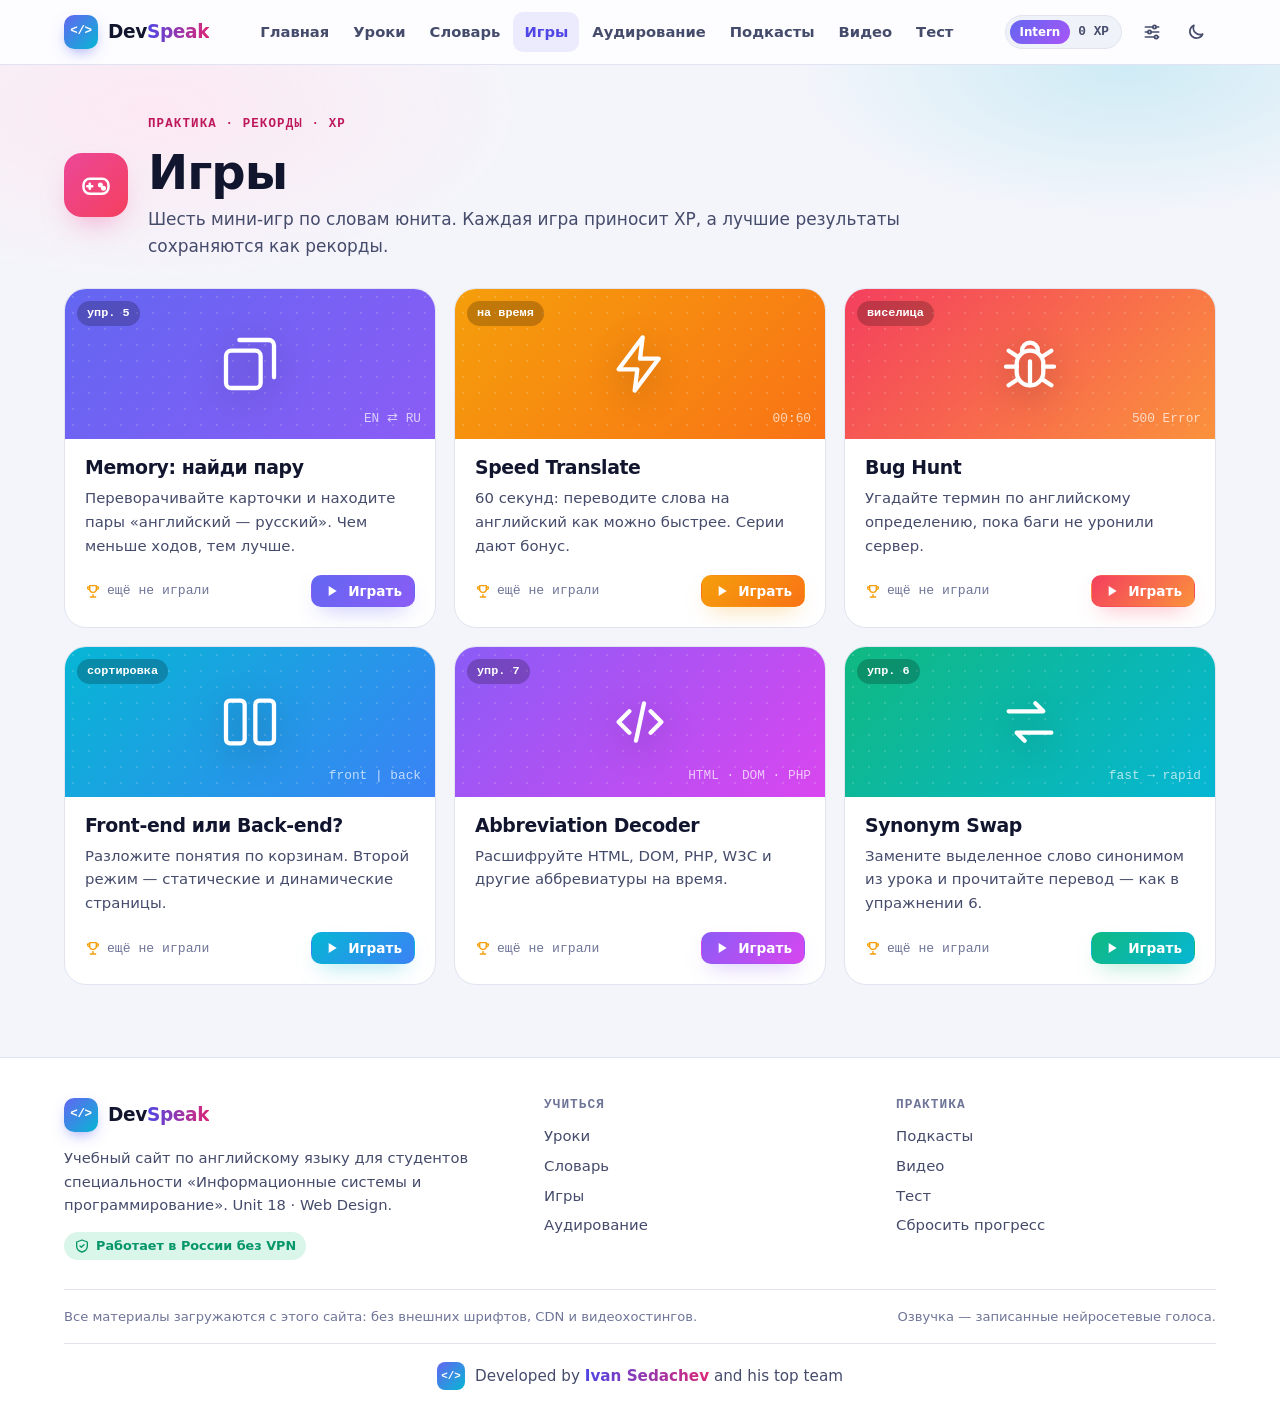
==== commit 434d2d1a: "Fix hosted-site copy, narrow-screen layout and link previews - Replace "open index.html from a flash" ====
--- a/games.html
+++ b/games.html
@@ -6,7 +6,20 @@
   <title>Игры · DevSpeak</title>
   <meta name="description" content="Игры для запоминания слов Unit 18 Web Design: Memory, Speed Translate, Bug Hunt, сортировка, аббревиатуры и синонимы.">
   <meta name="theme-color" content="#db2777">
+  <link rel="icon" href="favicon.ico" sizes="32x32">
   <link rel="icon" href="assets/img/favicon.svg" type="image/svg+xml">
+  <link rel="apple-touch-icon" href="assets/img/apple-touch-icon.png">
+  <link rel="canonical" href="https://devivan1.github.io/learning-english-for-it/games.html">
+  <meta property="og:type" content="website">
+  <meta property="og:site_name" content="DevSpeak">
+  <meta property="og:locale" content="ru_RU">
+  <meta property="og:title" content="Игры · DevSpeak">
+  <meta property="og:description" content="Игры для запоминания слов Unit 18 Web Design: Memory, Speed Translate, Bug Hunt, сортировка, аббревиатуры и синонимы.">
+  <meta property="og:url" content="https://devivan1.github.io/learning-english-for-it/games.html">
+  <meta property="og:image" content="https://devivan1.github.io/learning-english-for-it/assets/img/og-image.png">
+  <meta property="og:image:width" content="1200">
+  <meta property="og:image:height" content="630">
+  <meta name="twitter:card" content="summary_large_image">
   <link rel="stylesheet" href="assets/css/style.css">
   <script>try{var t=localStorage.getItem('devspeak:theme');if(t)document.documentElement.dataset.theme=t}catch(e){}</script>
 </head>
--- a/assets/css/style.css
+++ b/assets/css/style.css
@@ -427,9 +427,10 @@
 .hero-facts { display: flex; flex-wrap: wrap; gap: 8px 22px; margin-top: 30px; color: var(--text-2); font-size: .92rem; }
 .hero-facts span { display: inline-flex; align-items: center; gap: 8px; }
 .hero-facts b { font-family: var(--font-display); font-size: 1.3rem; color: var(--text); }
+.hero-grid > * { min-width: 0; }
 .hero-visual { position: relative; padding: 20px 10px; }
 @media (max-width: 960px) {
-  .hero-grid { grid-template-columns: 1fr; gap: 36px; }
+  .hero-grid { grid-template-columns: minmax(0, 1fr); gap: 36px; }
   .hero { padding-top: 40px; }
 }
 
@@ -498,7 +499,7 @@
 @media (max-width: 600px) { .stat-grid { grid-template-columns: repeat(2, 1fr); } }
 
 /* ---------- Home: modules ---------- */
-.module-grid { display: grid; grid-template-columns: repeat(auto-fill, minmax(262px, 1fr)); gap: 16px; }
+.module-grid { display: grid; grid-template-columns: repeat(auto-fill, minmax(min(262px, 100%), 1fr)); gap: 16px; }
 .module-card {
   position: relative; overflow: hidden; display: flex; flex-direction: column; gap: 10px; padding: 22px;
   border-radius: var(--radius-lg); background: var(--surface); border: 1px solid var(--border);
@@ -546,8 +547,17 @@
 .map-table td:first-child { font-weight: 650; white-space: nowrap; }
 .map-table a { color: var(--primary); font-weight: 650; }
 .table-wrap { overflow-x: auto; }
-
-.feature-list { display: grid; grid-template-columns: repeat(auto-fit, minmax(230px, 1fr)); gap: 12px; }
+@media (max-width: 600px) {
+  .map-table thead { display: none; }
+  .map-table, .map-table tbody, .map-table tr, .map-table td { display: block; width: 100%; }
+  .map-table tr { padding: 12px 8px; border-bottom: 1px solid var(--border); }
+  .map-table tr:last-child { border-bottom: 0; }
+  .map-table td { padding: 0; border: 0; }
+  .map-table td:first-child { white-space: normal; margin-bottom: 4px; }
+  .map-table td:last-child { color: var(--text-2); font-size: .9rem; }
+}
+
+.feature-list { display: grid; grid-template-columns: repeat(auto-fit, minmax(min(230px, 100%), 1fr)); gap: 12px; }
 .feature { display: flex; gap: 12px; padding: 16px; border-radius: 14px; background: var(--surface); border: 1px solid var(--border); }
 .feature .i { color: var(--success); width: 22px; height: 22px; margin-top: 1px; }
 .feature b { display: block; font-size: .95rem; }
@@ -684,7 +694,7 @@
 /* ---------- Vocabulary ---------- */
 .toolbar { display: flex; gap: 12px; align-items: center; flex-wrap: wrap; margin-bottom: 20px; }
 .toolbar .search { flex: 1 1 260px; }
-.word-grid { display: grid; grid-template-columns: repeat(auto-fill, minmax(300px, 1fr)); gap: 14px; }
+.word-grid { display: grid; grid-template-columns: repeat(auto-fill, minmax(min(300px, 100%), 1fr)); gap: 14px; }
 .word-card { position: relative; display: flex; flex-direction: column; gap: 8px; padding: 18px; border-radius: var(--radius); background: var(--surface); border: 1px solid var(--border); transition: border-color .2s, box-shadow .2s; }
 .word-card:hover { box-shadow: var(--shadow); }
 .word-card.is-known { border-color: var(--success); }
@@ -725,7 +735,7 @@
 .flash-face.back .ff-cat .tag-pill { background: rgba(255, 255, 255, .18); color: #fff; }
 .flash-actions { display: flex; gap: 10px; flex-wrap: wrap; justify-content: center; }
 .flash-done { text-align: center; padding: 30px; }
-.abbr-grid { display: grid; grid-template-columns: repeat(auto-fill, minmax(260px, 1fr)); gap: 14px; }
+.abbr-grid { display: grid; grid-template-columns: repeat(auto-fill, minmax(min(260px, 100%), 1fr)); gap: 14px; }
 .abbr-card { padding: 18px; border-radius: var(--radius); background: var(--surface); border: 1px solid var(--border); display: flex; flex-direction: column; gap: 6px; }
 .abbr-card .ab { display: flex; align-items: center; justify-content: space-between; }
 .abbr-card .ab b { font-family: var(--mono); font-size: 1.5rem; font-weight: 800; background: var(--accent-grad); -webkit-background-clip: text; background-clip: text; color: transparent; }
@@ -734,7 +744,7 @@
 .abbr-card .ru { color: var(--text-2); font-size: .9rem; }
 
 /* ---------- Games ---------- */
-.game-grid { display: grid; grid-template-columns: repeat(auto-fill, minmax(300px, 1fr)); gap: 18px; }
+.game-grid { display: grid; grid-template-columns: repeat(auto-fill, minmax(min(300px, 100%), 1fr)); gap: 18px; }
 .game-card { display: flex; flex-direction: column; border-radius: var(--radius-lg); background: var(--surface); border: 1px solid var(--border); overflow: hidden; transition: transform .2s, box-shadow .2s; }
 .game-card:hover { transform: translateY(-4px); box-shadow: var(--shadow-lg); }
 .gc-art { position: relative; height: 150px; background: var(--accent-grad); display: grid; place-items: center; color: #fff; overflow: hidden; }
@@ -817,7 +827,15 @@
 .key:hover:not(:disabled) { border-color: var(--accent); color: var(--accent); }
 .key.hit { background: var(--success); color: #fff; border-color: var(--success); }
 .key.miss { background: var(--surface-3); color: var(--muted); border-color: transparent; text-decoration: line-through; }
-@media (max-width: 600px) { .key { width: 29px; height: 42px; font-size: .85rem; border-radius: 8px; } .kb-row { gap: 4px; } .slot { width: 28px; height: 40px; font-size: 1.05rem; } }
+@media (max-width: 600px) {
+  .keyboard { width: 100%; }
+  .kb-row { gap: 4px; width: 100%; justify-content: center; }
+  .key { flex: 1 1 0; min-width: 0; max-width: 36px; width: auto; height: 42px; font-size: .85rem; border-radius: 8px; padding: 0; }
+  .slot { width: 26px; height: 40px; font-size: 1.05rem; }
+  .slots { gap: 4px; }
+  .server { flex-wrap: wrap; justify-content: center; max-width: 100%; }
+  .server-bugs .i { width: 18px; height: 18px; }
+}
 .server { display: inline-flex; align-items: center; gap: 12px; padding: 10px 16px; border-radius: 14px; background: var(--surface-2); border: 1px solid var(--border); margin-bottom: 16px; }
 .server-bugs { display: flex; gap: 4px; }
 .server-bugs .i { width: 22px; height: 22px; color: var(--border-2); transition: .2s; }
@@ -839,7 +857,9 @@
 .sort-card { width: 100%; padding: 26px 20px; border-radius: 18px; background: var(--accent-grad); color: #fff; font-family: var(--font-display); font-size: 1.35rem; font-weight: 750; box-shadow: 0 18px 40px -18px var(--accent-shadow); cursor: grab; user-select: none; }
 .sort-card:active { cursor: grabbing; }
 .sort-btns { display: flex; gap: 10px; width: 100%; }
-.sort-btns .btn { flex: 1; }
+.sort-btns .btn { flex: 1; min-width: 0; white-space: normal; }
+@media (max-width: 400px) { .sort-btns .btn { padding: 10px 8px; font-size: .85rem; gap: 4px; } }
+@media (max-width: 600px) { .para { margin: 0 -8px 6px; padding: 12px 8px; } }
 @media (max-width: 760px) {
   .sort-arena { grid-template-columns: 1fr 1fr; }
   .sort-center { grid-column: 1 / -1; order: -1; }
@@ -878,7 +898,7 @@
 .score-pill.good { background: var(--success-soft); color: var(--success); }
 .score-pill.mid { background: var(--orange-soft); color: var(--orange); }
 .score-pill.low { background: var(--danger-soft); color: var(--danger); }
-.text-list { display: grid; grid-template-columns: repeat(auto-fit, minmax(220px, 1fr)); gap: 12px; margin-bottom: 20px; }
+.text-list { display: grid; grid-template-columns: repeat(auto-fit, minmax(min(220px, 100%), 1fr)); gap: 12px; margin-bottom: 20px; }
 .text-pick { text-align: left; padding: 16px; border-radius: 14px; border: 1px solid var(--border); background: var(--surface); transition: .15s; display: flex; flex-direction: column; gap: 4px; }
 .text-pick:hover { border-color: var(--accent); }
 .text-pick.is-active { border-color: var(--accent); background: var(--accent-soft); }
@@ -892,7 +912,7 @@
 .tf-row p { flex: 1 1 280px; margin: 0; font-weight: 550; }
 .tf-btns { display: flex; gap: 6px; }
 .tf-btns .opt { width: auto; padding: 8px 14px; }
-.topic-grid { display: grid; grid-template-columns: repeat(auto-fit, minmax(190px, 1fr)); gap: 12px; margin-bottom: 20px; }
+.topic-grid { display: grid; grid-template-columns: repeat(auto-fit, minmax(min(190px, 100%), 1fr)); gap: 12px; margin-bottom: 20px; }
 .prompt-list { margin: 0 0 16px; padding-left: 20px; color: var(--text-2); }
 .prompt-list li { margin-bottom: 6px; }
 .phrase-chips { display: flex; flex-wrap: wrap; gap: 8px; }
